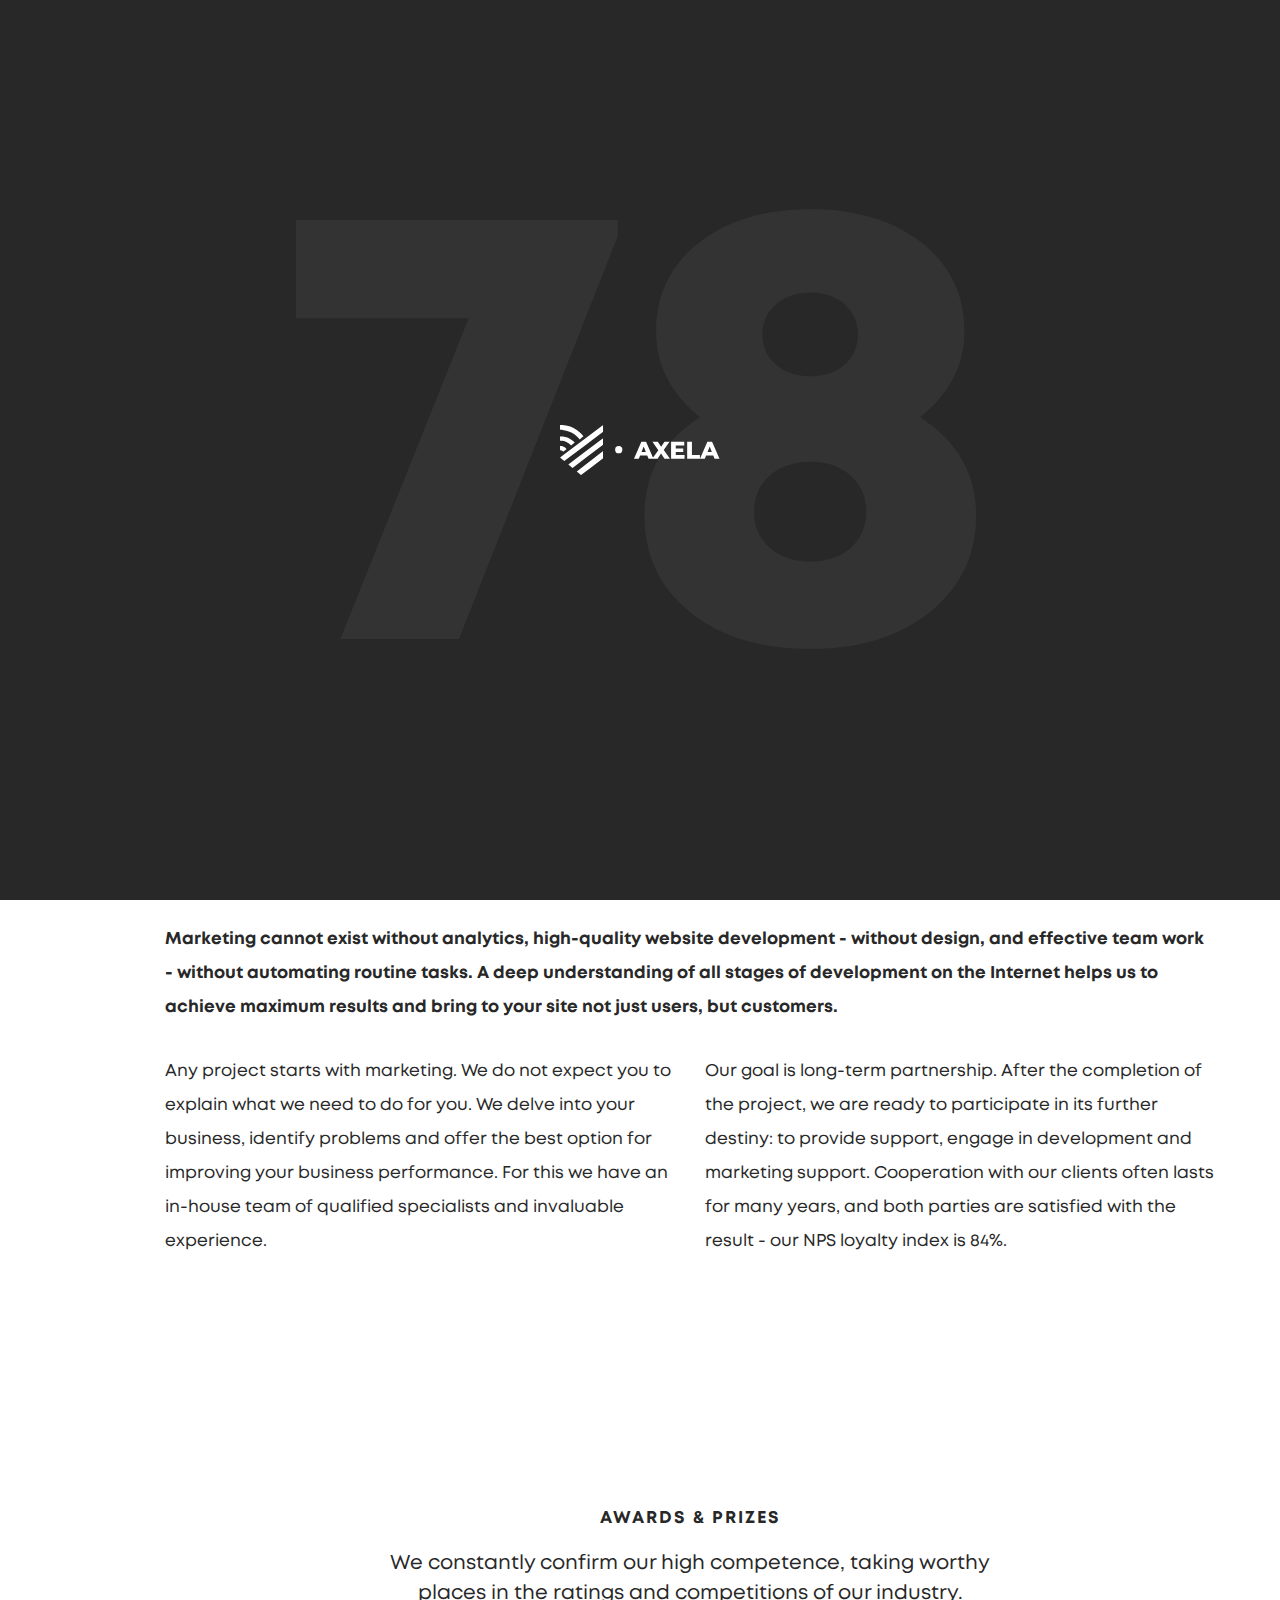
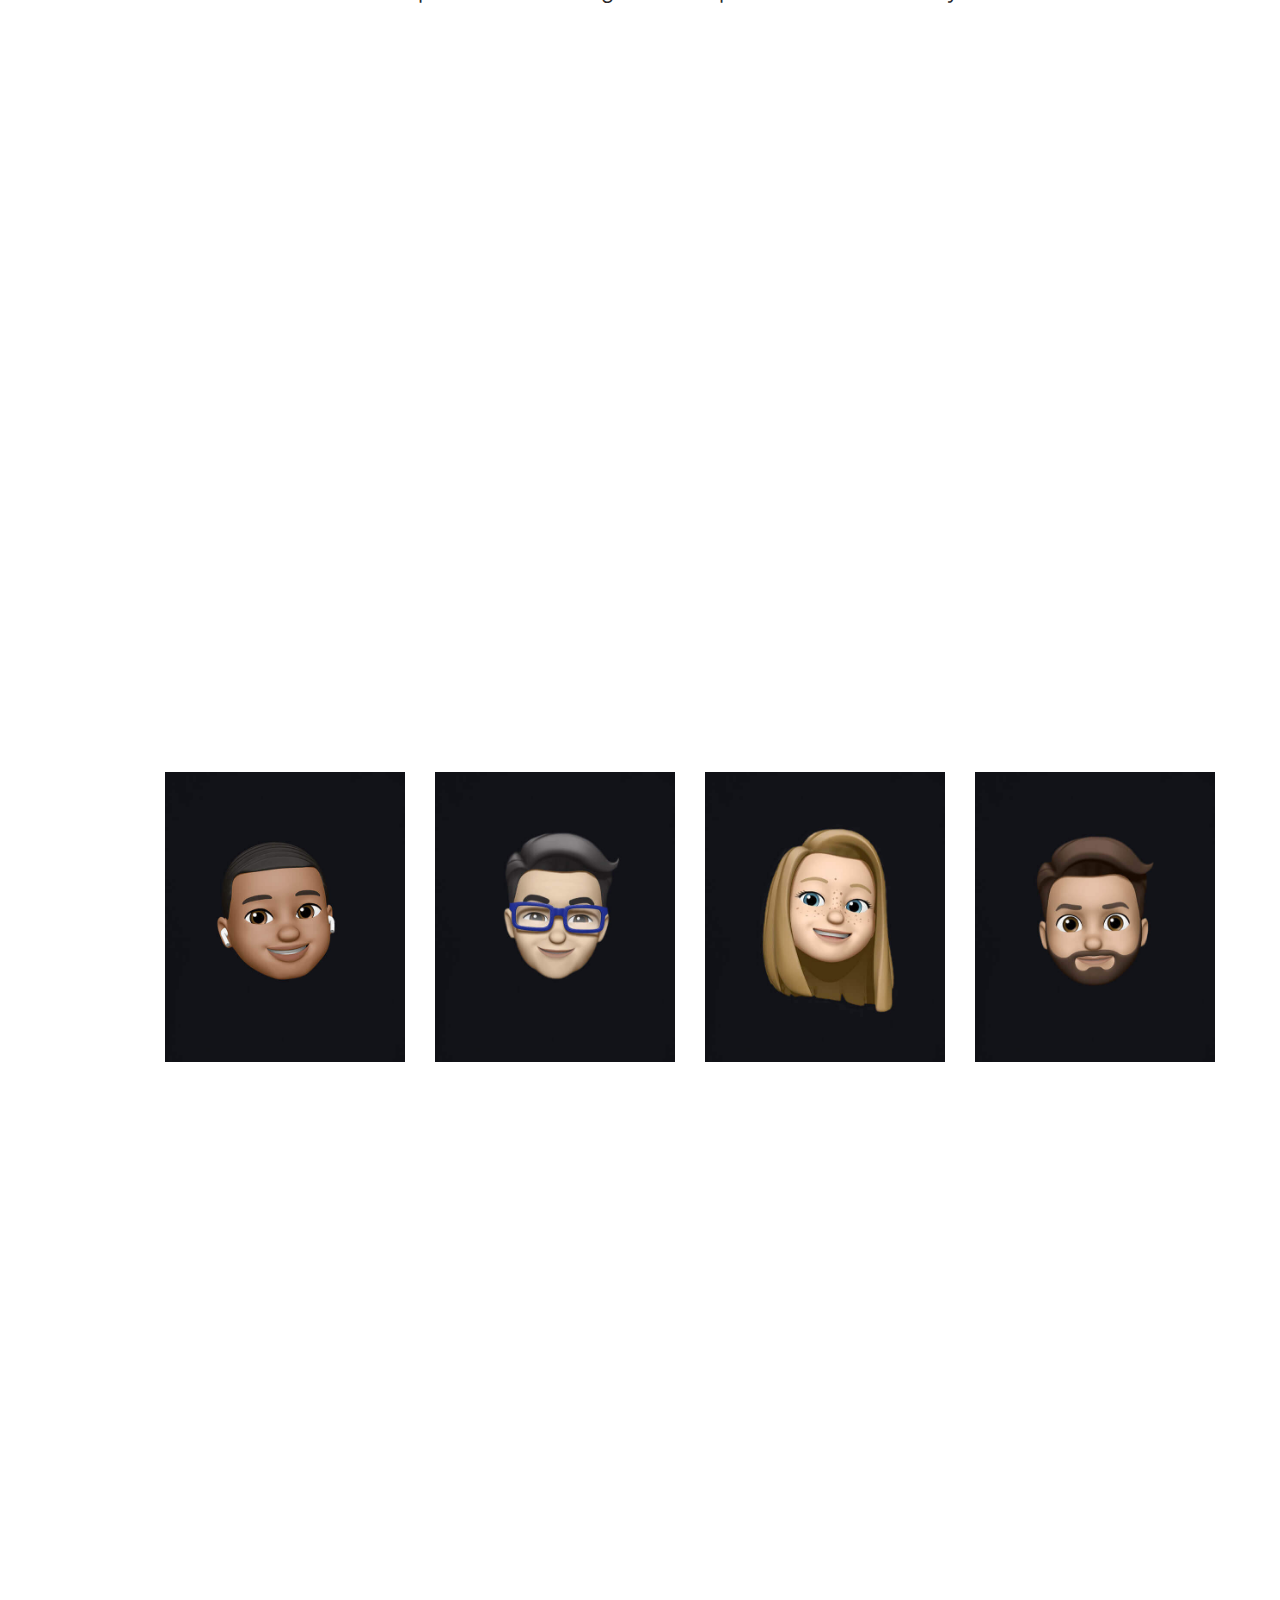
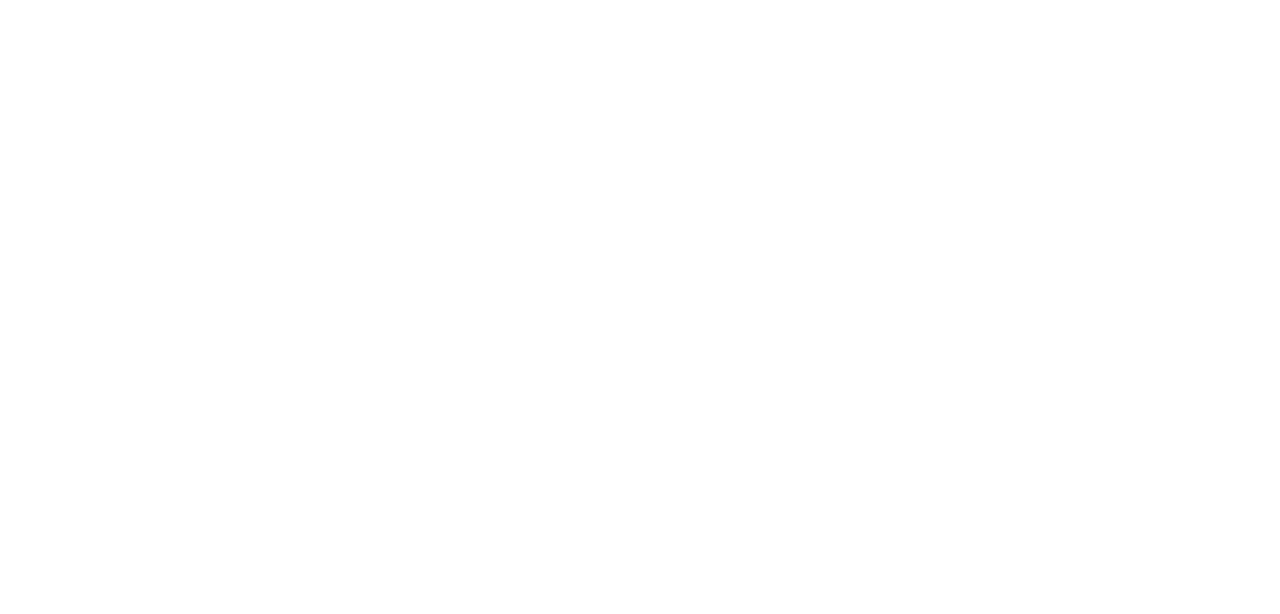
==== agency.html @ b14924bb "Add files via upload" ====
<!doctype html>
<html lang="en">
<head>
<meta charset="utf-8">
<meta name="viewport" content="width=device-width, initial-scale=1, shrink-to-fit=no">
<meta name="format-detection" content="telephone=no">
<meta name="theme-color" content="#282828"/>
<title>Axela | Affiliate Marketing Agency</title>
<meta name="author" content="Themezinho">
<meta name="description" content="Axela | Affiliate Marketing Agency">
<meta name="keywords" content="">

<!-- FAVICON FILES -->
<link rel="apple-touch-icon" sizes="180x180" href="images/apple-touch-icon.png">
<link rel="icon" type="image/png" sizes="32x32" href="images/favicon-32x32.png">
<link rel="icon" type="image/png" sizes="16x16" href="images/favicon-16x16.png">
<link rel="manifest" href="images/site.webmanifest">
<link rel="mask-icon" href="images/safari-pinned-tab.svg" color="#5bbad5">
<meta name="msapplication-TileColor" content="#2d89ef">
<meta name="theme-color" content="#ffffff">

<!-- CSS FILES -->
<link rel="stylesheet" href="css/animate.min.css">
<link rel="stylesheet" href="css/odometer.min.css">
<link rel="stylesheet" href="css/fancybox.min.css">
<link rel="stylesheet" href="css/swiper.min.css">
<link rel="stylesheet" href="css/bootstrap.min.css">
<link rel="stylesheet" href="css/style.css">
</head>
<body>
	<div class="preloader">
  <div class="inner">
  <figure class="logo"><img src="images/logo_white.svg" alt="Image"></figure>
  	<span class="percentage" id="percentage">0</span>
  </div>
  <!-- end inner -->
<div class="loader-progress" id="loader-progress"> </div>
	  <!-- end loader-progress -->
</div>
<!-- end preloader -->
<div class="transition-overlay"></div>
<!-- end transition-overlay -->
<div class="navigation-menu">
	<div class="inner">
	<div class="side-menu">
      <ul>
        <li><a href="index.php">Main Page</a></li>
        <li><a href="contact.php">Contacts</a></li>
      </ul>
    </div>
    <!-- end side-menu -->
	</div>
	<!-- end inner -->
</div>
<!-- end navigation-menu -->
<aside class="left-side">
 <div class="logo">
 	<img src="images/logo_a.svg" alt="Image">
 </div>
  <ul>
    
  </ul>
  <a href="#top" class="gotop"><img src="images/icon-gotop.svg" alt="Image"></a> 
</aside>
<!-- end left-side -->
<header class="header">
  <nav class="navbar">
	  <div class="inner">
    <div class="logo"> <a href="index.php" class="to-page-link"><img src="images/logo.svg" alt="Image"></a> </div>
    <!-- end logo -->
    <div class="phone"><a href="mailto:info@axela.uk"> Email: info@axela.uk</a></div>
    <!-- end phone -->
    <div class="main-menu">
      <ul>
        <li><a href="agency.php" class="to-page-link">Agency</a></li>
        <li><a href="contact.php" class="to-page-link">Contacts</a></li>
      </ul>
    </div>
    <!-- end main-menu -->
    <div class="hamburger-menu" id="hamburger-menu">
      <div class="burger">
        <svg id="burger-svg" data-name="Layer 1" xmlns="http://www.w3.org/2000/svg" viewBox="0 0 50 50">
          <title>Show / Hide Navigation</title>
          <rect class="burger-svg__base" width="50" height="50"/>
          <g class="burger-svg__bars">
            <rect class="burger-svg__bar burger-svg__bar-1" x="14" y="18" width="22" height="2"/>
            <rect class="burger-svg__bar burger-svg__bar-2" x="14" y="24" width="22" height="2"/>
            <rect class="burger-svg__bar burger-svg__bar-3" x="14" y="30" width="22" height="2"/>
          </g>
        </svg>
      </div>
    </div>
    <!-- end hamburger-menu --> 
		  </div>
	  <!-- end inner -->
  </nav>
  <!-- end navbar -->
 <div class="page-title">
 	<div class="container">
<h2>Axela</h2>
	<h4>We don't want to follow standards - we want to set them by inspiring others!</h4>
</div>
<!-- end container -->
 </div>
 <!-- end page-title -->
</header>
<!-- end header -->
<section class="page-header">
<div class="video-bg">
	<video src="videos/video.mp4" loop autoplay muted playsinline></video>
</div>
<!-- end video-bg -->
</section>
<!-- end page-header -->
<section class="about-intro">
	<div class="container">
	<div class="row">
		<div class="col-12">
			<h2>About Axela</h2>
		<p>Marketing cannot exist without analytics, high-quality website development - without design, and effective team work - without automating routine tasks. A deep understanding of all stages of development on the Internet helps us to achieve maximum results and bring to your site not just users, but customers.</p>
		</div>
		<!-- end col-12 -->
		<div class="col-md-6">
		
		<p>
Any project starts with marketing. We do not expect you to explain what we need to do for you. We delve into your business, identify problems and offer the best option for improving your business performance. For this we have an in-house team of qualified specialists and invaluable experience.</p>
		</div>
		<!-- end col-6 -->
		<div class="col-md-6">
		<p>

Our goal is long-term partnership. After the completion of the project, we are ready to participate in its further destiny: to provide support, engage in development and marketing support. Cooperation with our clients often lasts for many years, and both parties are satisfied with the result - our NPS loyalty index is 84%.</p>
		</div>
		<!-- end col-6 -->
	</div>
	<!-- end row -->
	</div>
	<!-- end container -->
</section>
<!-- end about-intro -->

<!-- end main-services -->
<section class="our-awards">
  <div class="container">
    <div class="titles">
      <h6>AWARDS & PRIZES</h6>
      <p>We constantly confirm our high competence, taking worthy places in the ratings and competitions of our industry.</p>
    </div>
    <!-- end titles -->
    <ul>
      <li class="wow fadeInUp" data-wow-delay="0s">
        <figure><img src="images/awards01.png" alt="Image"></figure>
        <h5>CSS Design Award</h5>
        <small>Site of the day</small></li>
      <li class="wow fadeInUp" data-wow-delay="0.10s">
        <figure><img src="images/awards03.png" alt="Image"></figure>
        <h5>Web Design Award</h5>
        <small>Selected Web</small></li>
      <li class="wow fadeInUp" data-wow-delay="0.15s">
        <figure><img src="images/awards04.png" alt="Image"></figure>
        <h5>W3 Award</h5>
        <small>Site of the day</small></li>
      <li class="wow fadeInUp" data-wow-delay="0.20s">
        <figure><img src="images/awards05.png" alt="Image"></figure>
        <h5>CSS Awwwards</h5>
        <small>Web of week</small></li>
    </ul>
  </div>
  <!-- end container --> 
</section>
<!-- end our-awards -->
<section class="team" data-color="dark">
  <div class="container">
   <div class="row">
   <div class="col-12">
   		<div class="titles">
      <h6>TEAM MEMBERS</h6>
      <p>The Axela team employs over 60 professionals. Here are the key people of our company:</p>
    </div>
    <!-- end titles -->
   </div>
   <!-- end col-12 -->
   	<div class="col-lg-3 col-md-6">
   		<figure>
   			<img src="images/team01.jpg" alt="Image">
   			<figcaption>
   			<h5>Robert Allen</h5>
   				<span>Chief Executive Officer</span>
   			</figcaption>
   		</figure>
   	</div>
   	<!-- end col-3 -->
   	<div class="col-lg-3 col-md-6">
   		<figure>
   			<img src="images/team02.jpg" alt="Image">
   			<figcaption>
   			<h5>Gilberto Porter</h5>
   				<span>Chief Marketing Officer</span>
   			</figcaption>
   		</figure>
   	</div>
   	<!-- end col-3 -->
   	<div class="col-lg-3 col-md-6">
   		<figure>
   			<img src="images/team03.jpg" alt="Image">
   			<figcaption>
   			<h5>Barbara Ransom</h5>
   				<span>Chief Commercial Officer</span>
   			</figcaption>
   		</figure>
   	</div>
   	<!-- end col-3 -->
   	<div class="col-lg-3 col-md-6">
   		<figure>
   			<img src="images/team04.jpg" alt="Image">
   			<figcaption>
   			<h5>Terry Mansfield</h5>
   				<span>Chief Technology Officer</span>
   			</figcaption>
   		</figure>
   	</div>
   	<!-- end col-3 -->
   </div>
   <!-- end row -->
  </div>
  <!-- end container --> 
</section>


<!-- end work-with-us -->
<footer class="footer">
  <div class="container">
    <div class="row">
      <div class="col-12">
        <div class="career wow fadeInUp">
          <h6>CAREER AT AXELA AFFILIATE MARKETING AGENCY</h6>
          <h2>We are always looking for talented people, so let's work together</h2>
          <div class="custom-link"><a href="contact.php" class="to-page-link">Apply Now</a> <span></span> <i></i>
          </div>
          <!-- end custom-link -->
          </div>
        <!-- end career --> 
      </div>
      <!-- end col-12 -->
      <div class="col-lg-5 wow fadeInUp">
        <figure class="logo"> <img src="images/logo.svg" alt="Image"> </figure>
      </div>
      <!-- end col-5 --> <div class="col-lg-4 col-md-6 wow fadeInUp">
        <h5>Location</h5>
        <address>
        85 Great Portland Street,<br>
        London, England, W1W 7LT
        </address>
      </div>
      <!-- end col-4 -->
      <div class="col-lg-3 col-md-6 wow fadeInUp">
        <h5>Say Hello</h5>
        <a href="mailto:info@axela.uk">info@axela.uk</a>
        
      </div>
      <!-- end col-3 -->
      <div class="col-12 wow fadeInUp">
        <div class="sub-footer">
          <ul>
            <li><a href="agency.php" class="to-page-link">Agency</a></li>
            <li><a href="contact.php" class="to-page-link">Contacts</a></li>
          </ul>
          <span>© 2022 Axela - All rights Reserved</span> </div>
        <!-- end sub-footer --> 
      </div>
      <!-- end col-12 --> 
    </div>
    <!-- end row --> 
  </div>
  <!-- end container --> 
</footer>
<!-- end footer --> 
<audio id="hamburger-hover" src="audio/link.mp3" preload="auto"></audio>

<!-- JS FILES --> <script src="js/jquery.min.js"></script> 
<script src="js/bootstrap.min.js"></script> 
<script src="js/imagesloaded.pkgd.min.js"></script> 
<script src="js/isotope.min.js"></script> 
<script src="js/swiper.min.js"></script> 
<script src='js/TweenMax.min.js'></script> 
<script src='js/odometer.min.js'></script> 
<script src='js/fancybox.min.js'></script> 
<script src='js/wow.min.js'></script> 
<script src='js/scripts.js'></script> 


</body>
</html>
---- css/style.css ----
@charset "UTF-8";
/* CUSTOM FONTS */
@font-face {
  font-family: 'Mont';
  src: url("../fonts/Mont-Regular.eot");
  src: local("☺"), url("../fonts/Mont-Regular.woff") format("woff"), url("../fonts/Mont-Regular.ttf") format("truetype"), url("../fonts/Mont-Regular.svg") format("svg");
  font-weight: 400;
  font-style: normal;
}
@font-face {
  font-family: 'Mont';
  src: url("../fonts/Mont-Bold.eot");
  src: local("☺"), url("../fonts/Mont-Bold.woff") format("woff"), url("../fonts/Mont-Bold.ttf") format("truetype"), url("../fonts/Mont-Bold.svg") format("svg");
  font-weight: 600;
  font-style: normal;
}
@font-face {
  font-family: 'Mont';
  src: url("../fonts/Mont-Heavy.eot");
  src: local("☺"), url("../fonts/Mont-Heavy.woff") format("woff"), url("../fonts/Mont-Heavy.ttf") format("truetype"), url("../fonts/Mont-Heavy.svg") format("svg");
  font-weight: 800;
  font-style: normal;
}
/* BODY */
* {
  outline: none !important;
}

body {
  margin: 0;
  padding-left: 150px;
  padding-right: 50px;
  font-family: 'Mont';
  font-size: 17px;
  color: #282828;
  -webkit-transition: all .4s ease-in-out;
  -moz-transition: all .4s ease-in-out;
  -ms-transition: all .4s ease-in-out;
  -o-transition: all .4s ease-in-out;
  transition: all .4s ease-in-out;
  -webkit-font-smoothing: antialiased;
  text-rendering: optimizeLegibility;
  -moz-osx-font-smoothing: grayscale;
}

/* LINKS */
a {
  color: #282828;
  -webkit-transition: all .25s ease-in-out;
  -moz-transition: all .25s ease-in-out;
  -ms-transition: all .25s ease-in-out;
  -o-transition: all .25s ease-in-out;
  transition: all .25s ease-in-out;
}

a:hover {
  text-decoration: underline;
  color: #282828;
}

a:active {
  text-decoration: underline;
}

/* HTML ELEMENTS */
img {
  max-width: 100%;
}

p {
  line-height: 1.5;
}

/* FORM ELEMENTS */
input[type="text"] {
  width: 100%;
  height: 54px;
  border: 1px solid #eee;
  padding: 0 20px;
}

textarea {
  width: 100%;
  height: 160px;
  border: 1px solid #eee;
  padding: 15px 20px;
}

button[type="submit"] {
  height: 58px;
  display: -ms-flexbox;
  display: flex;
  -ms-flex-wrap: wrap;
  flex-wrap: wrap;
  -ms-flex-align: center;
  -ms-flex-pack: justify;
  justify-content: space-between;
  text-align: center;
  border: none;
  margin: 0;
  padding: 0;
}
button[type="submit"] * {
  -webkit-transition: all .25s ease-in-out;
  -moz-transition: all .25s ease-in-out;
  -ms-transition: all .25s ease-in-out;
  -o-transition: all .25s ease-in-out;
  transition: all .25s ease-in-out;
}
button[type="submit"] strong {
  display: flex;
  flex-wrap: wrap;
  justify-content: center;
  align-content: center;
  height: 58px;
  border: 1px solid #282828;
  font-size: 13px;
  font-weight: 600;
  text-transform: uppercase;
  padding: 0 30px;
  background: #282828;
  color: #fff;
}
button[type="submit"] strong:hover {
  text-decoration: none;
}
button[type="submit"] b {
  width: 20px;
  height: 1px;
  background: #fff;
  display: inline-block;
  margin-left: 20px;
  margin-top: 8px;
}
button[type="submit"] i {
  width: 0;
  height: 0;
  display: inline-block;
  margin-left: 0;
  margin-right: auto;
  border-style: solid;
  border-width: 4px 0 4px 4px;
  border-color: transparent transparent transparent #fff;
  opacity: 1;
  margin-top: 5px;
}
button[type="submit"]:hover b {
  width: 50px;
  margin-left: 20px;
}
button[type="submit"]:hover i {
  opacity: 0;
}

/* CUSTOM CONTAINER */
@media (min-width: 1240px) {
  .container {
    max-width: 1200px;
  }
}
/* CUSTOM ELEMENTS */
.color-dark {
  background-color: #282828;
}
.color-dark .left-side ul {
  width: 100vh;
  line-height: 1;
  display: block;
  margin: 0;
  margin-top: 50vh;
  margin-left: -9px;
  padding: 0;
  transform: rotate(-90deg);
  transform-origin: 0 0;
  position: absolute;
  left: 50%;
  top: 50%;
  text-align: center;
}
.color-dark .left-side ul li {
  display: inline-block;
  margin: 0 10px;
  padding: 0;
  list-style: none;
}
.color-dark .left-side ul li a {
  display: block;
  font-size: 13px;
  font-weight: 600;
  position: relative;
  padding: 0 2px;
  color: #fff;
}
moe
.color-dark .left-side ul li a:hover {
  text-decoration: none;
}
.color-dark .left-side ul li a:before {
  content: '';
  display: block;
  position: absolute;
  left: 0;
  bottom: 6px;
  height: 1px;
  width: 0;
  transition: width 0s ease, background .25s ease;
}
.color-dark .left-side ul li a:after {
  content: '';
  display: block;
  position: absolute;
  right: 0;
  bottom: 6px;
  height: 1px;
  width: 0;
  background: #fff;
  transition: width .25s ease;
}
.color-dark .left-side ul li a:hover:before {
  width: 100%;
  background: #fff;
  transition: width .25s ease;
}
.color-dark .left-side ul li a:hover:after {
  width: 100%;
  background: transparent;
  transition: all 0s ease;
}
.color-dark .left-side .logo img {
  -webkit-filter: invert(100%);
  filter: invert(100%);
}
.color-dark .left-side .gotop img {
  -webkit-filter: invert(100%);
  filter: invert(100%);
}

.color-light {
  background-color: #fff;
}

.color-undefined {
  background-color: transparent;
}

.overflow {
  overflow: hidden;
}

/* ODOMETER */
.odometer {
  line-height: 1;
}
.odometer .odometer-digit {
  padding: 0;
}
.odometer .odometer-digit-inner {
  left: 0;
}

/* PAGINATION */
.pagination {
  width: 100%;
  display: flex;
  flex-wrap: wrap;
}
.pagination li.page-item {
  margin-right: 5px;
}
.pagination li.page-item:first-child a.page-link {
  padding-left: 0;
}
.pagination li.page-item.active a.page-link {
  border: 1px solid #282828;
  background: none;
}
.pagination li.page-item a.page-link {
  border: none;
  color: #282828;
  font-size: 13px;
  font-weight: 600;
  border-radius: 50%;
}
.pagination li.page-item a.page-link:hover {
  background: none;
  opacity: 0.5;
}
.pagination li.page-item a.page-link:focus {
  border: none;
  background: none;
  box-shadow: none;
}

/* TRANSITION OVERLAY */
.transition-overlay {
  width: 100vw;
  height: 100vh;
  position: fixed;
  right: calc(-100% - 200px);
  bottom: 0;
  background: #282828;
  z-index: 99;
  -webkit-transition: all 0.3s ease;
  -moz-transition: all 0.3s ease;
  transition: all 0.3s ease;
  transition-duration: 500ms;
  -webkit-transition-duration: 500ms;
  transition-timing-function: cubic-bezier(0.86, 0, 0.07, 1);
  -webkit-transition-timing-function: cubic-bezier(0.86, 0, 0.07, 1);
  visibility: hidden;
}
.transition-overlay:before {
  content: "";
  width: 0;
  height: 0;
  border-style: solid;
  border-width: 0 200px 100vh 0;
  border-color: transparent #282828 transparent transparent;
  position: absolute;
  left: -200px;
  top: 0;
}
.transition-overlay.active {
  right: 0;
  visibility: visible;
}

/* PRELOADER */
.preloader {
  position: fixed;
  top: 0;
  left: 0;
  margin: auto;
  width: 100vw;
  height: 100vh;
  background: #282828;
  opacity: 1;
  -webkit-transition: all 0.3s ease;
  -moz-transition: all 0.3s ease;
  transition: all 0.3s ease;
  transition-duration: 500ms;
  -webkit-transition-duration: 500ms;
  transition-timing-function: cubic-bezier(0.86, 0, 0.07, 1);
  -webkit-transition-timing-function: cubic-bezier(0.86, 0, 0.07, 1);
  z-index: 99;
  transition-delay: 0.65s;
}
.preloader * {
  -webkit-transition: all 0.3s ease;
  -moz-transition: all 0.3s ease;
  transition: all 0.3s ease;
  transition-duration: 500ms;
  -webkit-transition-duration: 500ms;
  transition-timing-function: cubic-bezier(0.86, 0, 0.07, 1);
  -webkit-transition-timing-function: cubic-bezier(0.86, 0, 0.07, 1);
}
.preloader:before {
  content: "";
  width: 0;
  height: 0;
  border-style: solid;
  border-width: 0 200px 100vh 0;
  border-color: transparent #282828 transparent transparent;
  position: absolute;
  left: -200px;
  top: 0;
}
.preloader:after {
  content: "";
  width: 0;
  height: 0;
  border-style: solid;
  border-width: 100vh 0 0 200px;
  border-color: transparent transparent transparent #282828;
  position: absolute;
  right: -200px;
  top: 0;
}
.preloader .inner {
  width: 100vw;
  height: 100vh;
  display: flex;
  flex-wrap: wrap;
  align-items: center;
  justify-content: center;
  overflow: hidden;
}
.preloader .inner .logo {
  display: inline-block;
  margin: 0;
  animation: fadeInUp ease 0.6s;
}
.preloader .inner .logo img {
  height: 50px;
}
.preloader .inner .percentage {
  width: 100%;
  font-size: 70vh;
  line-height: 1;
  font-weight: 800;
  color: #fff;
  position: absolute;
  top: 50%;
  transform: translateY(-50%);
  text-align: center;
  opacity: 0.05;
  transition-delay: 0.10s;
}

.page-loaded .preloader {
  left: calc(-100% - 200px);
  visibility: hidden;
}

.page-loaded .preloader .logo {
  transform: translateX(-100px);
  opacity: 0;
}

.page-loaded .preloader .percentage {
  margin-left: 100px;
  opacity: 0;
}

body .navbar .inner {
  transform: translateY(-100%);
  transition-delay: 1.2s;
}

body .left-side {
  left: -100%;
  transition-delay: 1.3s !important;
  -webkit-transition: all .25s ease-in-out;
  -moz-transition: all .25s ease-in-out;
  -ms-transition: all .25s ease-in-out;
  -o-transition: all .25s ease-in-out;
  transition: all .25s ease-in-out;
}

body .header .headlines {
  opacity: 1;
  transform: translateY(100%);
  transition-delay: 1.4s !important;
  -webkit-transition: all .25s ease-in-out;
  -moz-transition: all .25s ease-in-out;
  -ms-transition: all .25s ease-in-out;
  -o-transition: all .25s ease-in-out;
  transition: all .25s ease-in-out;
  opacity: 0;
}

body .header .page-title {
  opacity: 1;
  transform: translateY(100%);
  transition-delay: 1.4s !important;
  -webkit-transition: all .25s ease-in-out;
  -moz-transition: all .25s ease-in-out;
  -ms-transition: all .25s ease-in-out;
  -o-transition: all .25s ease-in-out;
  transition: all .25s ease-in-out;
  opacity: 0;
}

body .page-header {
  opacity: 1;
  transform: translateY(100%);
  transition-delay: 1.4s !important;
  -webkit-transition: all .25s ease-in-out;
  -moz-transition: all .25s ease-in-out;
  -ms-transition: all .25s ease-in-out;
  -o-transition: all .25s ease-in-out;
  transition: all .25s ease-in-out;
  opacity: 0;
}

body .slider {
  transform: translateY(100%);
  transition-delay: 1.5s !important;
  -webkit-transition: all .25s ease-in-out;
  -moz-transition: all .25s ease-in-out;
  -ms-transition: all .25s ease-in-out;
  -o-transition: all .25s ease-in-out;
  transition: all .25s ease-in-out;
  opacity: 0;
}

.page-loaded .header .navbar .inner {
  transform: translateY(0);
}

.page-loaded .header .headlines {
  opacity: 1;
  transform: translateY(0);
  opacity: 1;
}

.page-loaded .header .page-title {
  opacity: 1;
  transform: translateY(0);
  opacity: 1;
}

.page-loaded .page-header {
  opacity: 1;
  transform: translateY(0);
  opacity: 1;
}

.page-loaded .slider {
  opacity: 1;
  transform: translateY(0);
}

.page-loaded .left-side {
  left: 0;
}

.page-loaded .video-wrapper {
  opacity: 1;
  transform: translateY(0);
}

.page-loaded figure.image {
  opacity: 1;
  transform: translateY(0);
}

.page-loaded .header-image {
  opacity: 1;
  transform: translateY(0);
}

.page-loaded .map {
  opacity: 1;
  transform: translateY(0);
}

/* BURGER */
.burger {
  margin-top: 1px;
  z-index: 3;
  display: none;
  width: 50px;
  height: 50px;
  padding: 0;
  border: none;
  outline: none;
  cursor: pointer;
}

.isNavOpen {
  overflow: hidden;
}

.burger-svg__base {
  fill: #fff;
}

.burger-svg__bars {
  fill: #282828;
}

/* NAVIGATION MENU */
.navigation-menu {
  width: 100%;
  height: 100%;
  display: flex;
  flex-wrap: wrap;
  flex-direction: column;
  justify-content: center;
  position: fixed;
  right: calc(-100% + -200px);
  top: 0;
  z-index: 2;
  background: #282828;
  -webkit-transition: all 0.3s ease;
  -moz-transition: all 0.3s ease;
  transition: all 0.3s ease;
  transition-duration: 500ms;
  -webkit-transition-duration: 500ms;
  transition-timing-function: cubic-bezier(0.86, 0, 0.07, 1);
  -webkit-transition-timing-function: cubic-bezier(0.86, 0, 0.07, 1);
  visibility: hidden;
}
.navigation-menu:before {
  content: "";
  width: 0;
  height: 0;
  border-style: solid;
  border-width: 0 200px 100vh 0;
  border-color: transparent #282828 transparent transparent;
  position: absolute;
  left: -200px;
  top: 0;
}
.navigation-menu.active {
  right: 0;
  visibility: visible;
}
.navigation-menu.active .inner {
  opacity: 1;
  transform: translateX(0);
}
.navigation-menu #map {
  width: 600px;
  height: 450px;
  display: none;
  border: none;
}
.navigation-menu .inner {
  display: flex;
  flex-wrap: wrap;
  align-content: center;
  padding: 0 10%;
  color: #fff;
  transform: translateX(40%);
  opacity: 0;
  -webkit-transition: all 0.3s ease;
  -moz-transition: all 0.3s ease;
  transition: all 0.3s ease;
  transition-duration: 500ms;
  -webkit-transition-duration: 500ms;
  transition-timing-function: cubic-bezier(0.86, 0, 0.07, 1);
  -webkit-transition-timing-function: cubic-bezier(0.86, 0, 0.07, 1);
  transition-delay: 0.35s;
  padding-top: 80px;
}
.navigation-menu .inner .side-menu {
  width: 100%;
  float: right;
  display: none;
}
.navigation-menu .inner .side-menu ul {
  float: right;
  margin: 0;
  padding: 0;
  text-align: right;
}
.navigation-menu .inner .side-menu ul li {
  display: block;
  list-style: none;
  margin: 1.5rem 0;
}
.navigation-menu .inner .side-menu ul li a {
  font-size: 8vw;
  color: #fff;
  font-weight: 600;
}
.navigation-menu .inner .sides {
  flex: 1;
  display: flex;
  flex-wrap: wrap;
  flex-direction: column;
  justify-content: center;
}
.navigation-menu .inner .sides:last-child {
  padding-left: 50px;
}
.navigation-menu .inner h2 {
  display: block;
  margin-bottom: 20px;
  line-height: 1.7;
  font-size: 25px;
}
.navigation-menu .inner h2 strong {
  font-weight: 600;
}
.navigation-menu .inner figure {
  display: block;
  margin: 0;
  background: #fff;
  padding: 6px;
  position: relative;
}
.navigation-menu .inner figure a {
  width: 50px;
  height: 50px;
  line-height: 44px;
  position: absolute;
  right: 6px;
  top: 6px;
  background: #fff;
  text-align: center;
}
.navigation-menu .inner address {
  display: block;
  font-size: 19px;
}
.navigation-menu .inner address a {
  display: block;
  color: #fff;
  text-decoration: underline;
}

/* REVEAL EFFECT */
.reveal-effect {
  float: left;
  overflow: hidden;
  position: relative;
}
.reveal-effect.animated:before {
  content: "";
  width: 100%;
  height: 100%;
  background: #eee;
  position: absolute;
  left: 0;
  top: 0;
  animation: 1s reveal linear forwards;
  -webkit-animation-duration: 1s;
  z-index: 1;
  -moz-animation-duration: 1s;
  -ms-animation-duration: 1s;
  -o-animation-duration: 1s;
  animation-duration: 1s;
  -webkit-animation-fill-mode: forwards;
  -moz-animation-fill-mode: forwards;
  -ms-animation-fill-mode: forwards;
  -o-animation-fill-mode: forwards;
  animation-fill-mode: forwards;
  -webkit-animation-timing-function: cubic-bezier(0.785, 0.135, 0.15, 0.86);
  -moz-animation-timing-function: cubic-bezier(0.785, 0.135, 0.15, 0.86);
  -o-animation-timing-function: cubic-bezier(0.785, 0.135, 0.15, 0.86);
  -ms-animation-timing-function: cubic-bezier(0.785, 0.135, 0.15, 0.86);
  animation-timing-function: cubic-bezier(0.785, 0.135, 0.15, 0.86);
}

.reveal-effect.animated > * {
  animation: 1s reveal-inner linear forwards;
}

@-webkit-keyframes reveal {
  0% {
    left: 0;
    width: 0;
  }
  50% {
    left: 0;
    width: 100%;
  }
  51% {
    left: auto;
    right: 0;
  }
  100% {
    left: auto;
    right: 0;
    width: 0;
  }
}
@-webkit-keyframes reveal-inner {
  0% {
    visibility: hidden;
    opacity: 0;
  }
  50% {
    visibility: hidden;
    opacity: 0;
  }
  51% {
    visibility: visible;
    opacity: 1;
  }
  100% {
    visibility: visible;
    opacity: 1;
  }
}
/* TITLES */
.titles {
  width: 100%;
  display: flex;
  flex-wrap: wrap;
  flex-direction: column;
  padding-right: 50%;
  margin-bottom: 80px;
}
.titles h6 {
  font-size: 17px;
  font-weight: 600;
  margin-bottom: 20px;
  letter-spacing: 2px;
    text-transform: uppercase;
}
.titles p {
  font-size: 20px;
  line-height: 1.5;
  margin-bottom: 0;
  font-weight: 300;
}

/* CUSTOM LINK */
.custom-link {
  display: -ms-flexbox;
  display: flex;
  -ms-flex-wrap: wrap;
  flex-wrap: wrap;
  -ms-flex-align: center;
  align-items: center;
  -ms-flex-pack: justify;
  justify-content: space-between;
}
.custom-link * {
  -webkit-transition: all .25s ease-in-out;
  -moz-transition: all .25s ease-in-out;
  -ms-transition: all .25s ease-in-out;
  -o-transition: all .25s ease-in-out;
  transition: all .25s ease-in-out;
}
.custom-link a {
  display: inline-block;
  margin-right: 15px;
  font-size: 13px;
  font-weight: 600;
  text-transform: uppercase;
}
.custom-link a:hover {
  text-decoration: none;
}
.custom-link span {
  width: 20px;
  height: 1px;
  background: #282828;
  display: inline-block;
  margin: 0;
}
.custom-link i {
  width: 0;
  height: 0;
  display: inline-block;
  margin-left: 0;
  margin-right: auto;
  border-style: solid;
  border-width: 4px 0 4px 4px;
  border-color: transparent transparent transparent #282828;
  opacity: 1;
}
.custom-link:hover a {
  margin-left: 20px;
}
.custom-link:hover span {
  width: 50px;
  margin-left: 20px;
}
.custom-link:hover i {
  opacity: 0;
}

/* CUSTOM BUTTON */
.custom-btn {
  display: -ms-flexbox;
  display: flex;
  -ms-flex-wrap: wrap;
  flex-wrap: wrap;
  -ms-flex-align: center;
  align-items: center;
  -ms-flex-pack: justify;
  justify-content: space-between;
  text-align: center;
}

.btn-benefits {
    justify-content: center;
}
.custom-btn * {
  -webkit-transition: all .25s ease-in-out;
  -moz-transition: all .25s ease-in-out;
  -ms-transition: all .25s ease-in-out;
  -o-transition: all .25s ease-in-out;
  transition: all .25s ease-in-out;
}
.custom-btn a {
  display: flex;
  flex-wrap: wrap;
  justify-content: center;
  height: 58px;
  border: 1px solid #282828;
  font-size: 13px;
  font-weight: 600;
  text-transform: uppercase;
  padding: 0 30px;
  padding-top: 18px;
  background: #282828;
  color: #fff;
}
.custom-btn a:hover {
  text-decoration: none;
}
.custom-btn span {
  width: 20px;
  height: 1px;
  background: #fff;
  display: inline-block;
  margin-left: 20px;
  margin-top: 8px;
}
.custom-btn i {
  width: 0;
  height: 0;
  display: inline-block;
  margin-left: 0;
  margin-right: auto;
  border-style: solid;
  border-width: 4px 0 4px 4px;
  border-color: transparent transparent transparent #fff;
  opacity: 1;
  margin-top: 5px;
}
.custom-btn:hover span {
  width: 50px;
  margin-left: 20px;
}
.custom-btn:hover i {
  opacity: 0;
}

/* HEADER */
.header {
  width: 100%;
  display: flex;
  flex-wrap: wrap;
  flex-direction: column;
}
.header .navbar {
  width: 100%;
  margin-bottom: 0;
}
.header .page-title {
  width: 100%;
  margin-bottom: 100px;
  margin-top: 50px;
}
.header .page-title h2 {
  font-weight: 700;
  font-size: 8vw;
  margin-bottom: 20px;
}
.header .page-title h4 {
  padding-right: 40%;
  line-height: 1.7;
}
.header .headlines {
  width: 100%;
  margin-bottom: 100px;
  margin-top: 50px;
}
.header .headlines h1 {
  font-size: 5vw;
  font-weight: 800;
  line-height: 1;
  margin: 0;
  padding-bottom: 5px;
}

/* NAVBAR */
.navbar {
  width: 100%;
  display: flex;
  flex-wrap: wrap;
  position: relative;
  z-index: 9;
  -webkit-transition: all .25s ease-in-out;
  -moz-transition: all .25s ease-in-out;
  -ms-transition: all .25s ease-in-out;
  -o-transition: all .25s ease-in-out;
  transition: all .25s ease-in-out;
}
.navbar.hide {
  transform: translateY(-100px) !important;
  -webkit-transition: all .25s ease-in-out;
  -moz-transition: all .25s ease-in-out;
  -ms-transition: all .25s ease-in-out;
  -o-transition: all .25s ease-in-out;
  transition: all .25s ease-in-out;
}
.navbar.light {
  color: #fff;
}
.navbar.light .logo a img {
  -webkit-filter: brightness(0) invert(1);
  filter: brightness(0) invert(1);
}
.navbar.light .main-menu ul li a {
  color: #fff;
}
.navbar.light .main-menu ul li a:after {
  background: #fff;
}
.navbar.light .main-menu ul li a:hover:before {
  background: #fff;
}
.navbar .inner {
  width: 100%;
  display: flex;
  flex-wrap: wrap;
  align-items: center;
  justify-content: space-between;
  padding: 30px 0;
  -webkit-transition: all .25s ease-in-out;
  -moz-transition: all .25s ease-in-out;
  -ms-transition: all .25s ease-in-out;
  -o-transition: all .25s ease-in-out;
  transition: all .25s ease-in-out;
}
.navbar .logo {
  margin-left: 0;
}
.navbar .logo a {
  margin: 0;
}
.navbar .logo a img {
  height: 52px;
}
.navbar .phone {
  margin-left: 50px;
}
.navbar .main-menu {
  margin-left: auto;
}
.navbar .main-menu ul {
  margin: 0;
  padding: 0;
}
.navbar .main-menu ul li {
  display: inline-block;
  margin: 0 18px;
  padding: 0;
}
.navbar .main-menu ul li a {
  display: block;
  font-size: 15px;
  font-weight: 600;
  position: relative;
  padding: 0 2px;
}
.navbar .main-menu ul li a:hover {
  text-decoration: none;
}
.navbar .main-menu ul li a:before {
  content: '';
  display: block;
  position: absolute;
  left: 0;
  bottom: 9px;
  height: 1px;
  width: 0;
  transition: width 0s ease, background .25s ease;
}
.navbar .main-menu ul li a:after {
  content: '';
  display: block;
  position: absolute;
  right: 0;
  bottom: 9px;
  height: 1px;
  width: 0;
  background: #282828;
  transition: width .25s ease;
}
.navbar .main-menu ul li a:hover:before {
  width: 100%;
  background: #282828;
  transition: width .25s ease;
}
.navbar .main-menu ul li a:hover:after {
  width: 100%;
  background: transparent;
  transition: all 0s ease;
}
.navbar .hamburger-menu {
  margin-right: 0;
  margin-left: 30px;
}

/* LEFT SIDE */
.left-side {
  width: 150px;
  height: 100vh;
  position: fixed;
  left: 0;
  top: 0;
}
.left-side .logo {
  width: 100%;
  display: block;
  height: 42px;
  text-align: center;
  margin-top: 35px;
  -webkit-transition: all .25s ease-in-out;
  -moz-transition: all .25s ease-in-out;
  -ms-transition: all .25s ease-in-out;
  -o-transition: all .25s ease-in-out;
  transition: all .25s ease-in-out;
  opacity: 0;
  transform: translateY(-30px);
}
.left-side .logo img {
  height: 60px;
}
.left-side .logo.sticky {
  opacity: 1;
  transform: translateY(0);
}
.left-side ul {
  width: 100vh;
  line-height: 1;
  display: block;
  margin: 0;
  margin-top: 50vh;
  margin-left: -9px;
  padding: 0;
  transform: rotate(-90deg);
  transform-origin: 0 0;
  position: absolute;
  left: 50%;
  top: 50%;
  text-align: center;
}
.left-side ul li {
  display: inline-block;
  margin: 0 10px;
  padding: 0;
  list-style: none;
}
.left-side ul li a {
  display: block;
  font-size: 13px;
  font-weight: 600;
  position: relative;
  padding: 0 2px;
}
.left-side ul li a:hover {
  text-decoration: none;
}
.left-side ul li a:before {
  content: '';
  display: block;
  position: absolute;
  left: 0;
  bottom: 6px;
  height: 1px;
  width: 0;
  transition: width 0s ease, background .25s ease;
}
.left-side ul li a:after {
  content: '';
  display: block;
  position: absolute;
  right: 0;
  bottom: 6px;
  height: 1px;
  width: 0;
  background: #282828;
  transition: width .25s ease;
}
.left-side ul li a:hover:before {
  width: 100%;
  background: #282828;
  transition: width .25s ease;
}
.left-side ul li a:hover:after {
  width: 100%;
  background: transparent;
  transition: all 0s ease;
}
.left-side .gotop {
  width: 50px;
  padding: 14px;
  position: absolute;
  left: 50px;
  bottom: 35px;
  display: none;
}
.left-side .gotop img {
  display: block;
}

/* SLIDER */
.slider {
  width: calc(100% + 50px);
  height: 560px;
  display: flex;
  flex-wrap: wrap;
  background: #282828;
  margin-right: -50px;
  overflow: hidden;
  position: relative;
}
.slider:hover .swiper-container .swiper-slide {
  margin-left: -10px;
}
.slider:hover .swiper-button-next span {
  width: 100%;
}
.slider .swiper-container {
  width: 100%;
  height: 100%;
  position: relative;
}
.slider .swiper-container .swiper-slide {
  width: calc(100% - 80px);
  display: -webkit-box;
  display: -ms-flexbox;
  display: -webkit-flex;
  display: flex;
  -webkit-box-pack: center;
  -ms-flex-pack: center;
  -webkit-justify-content: center;
  justify-content: center;
  -webkit-box-align: center;
  -ms-flex-align: center;
  -webkit-align-items: center;
  align-items: center;
  opacity: 0.3;
  -webkit-transition: all .25s ease-in-out;
  -moz-transition: all .25s ease-in-out;
  -ms-transition: all .25s ease-in-out;
  -o-transition: all .25s ease-in-out;
  transition: all .25s ease-in-out;
  overflow: hidden;
  background-size: cover;
  background-position: center;
}
.slider .swiper-container .swiper-slide-active {
  opacity: 1;
  z-index: 2;
}
.slider .swiper-container .swiper-slide-active .slide-inner {
  opacity: 1;
}
.slider .swiper-container .slide-inner {
  width: 100%;
  padding: 0 100px;
  padding-right: 40%;
  opacity: 0;
  -webkit-transition: all .25s ease-in-out;
  -moz-transition: all .25s ease-in-out;
  -ms-transition: all .25s ease-in-out;
  -o-transition: all .25s ease-in-out;
  transition: all .25s ease-in-out;
}
.slider .swiper-container .slide-inner figure {
  display: block;
  margin-bottom: 10px;
}
.slider .swiper-container .slide-inner figure img {
  max-width: 120px;
}
.slider .swiper-container .slide-inner h2 {
  font-size: 52px;
  font-weight: 600;
  color: #fff;
  margin-left: -3px;
}
.slider .swiper-container .slide-inner .link {
  display: block;
  margin-top: 50px;
}
.slider .swiper-container .slide-inner .link a {
  display: inline-block;
  font-weight: 600;
  color: #fff;
  font-size: 13px;
  position: relative;
}
.slider .swiper-container .slide-inner .link a:before {
  content: "";
  width: 100%;
  height: 6px;
  background: #fff;
  position: absolute;
  left: 0;
  bottom: 0;
  opacity: 0.3;
}
.slider .swiper-container .slide-inner .link a:after {
  content: "";
  width: 0;
  height: 6px;
  background: #fff;
  position: absolute;
  right: 0;
  bottom: 0;
  -webkit-transition: all .25s ease-in-out;
  -moz-transition: all .25s ease-in-out;
  -ms-transition: all .25s ease-in-out;
  -o-transition: all .25s ease-in-out;
  transition: all .25s ease-in-out;
}
.slider .swiper-container .slide-inner .link a:hover {
  text-decoration: none;
}
.slider .swiper-container .slide-inner .link a:hover:after {
  width: 100%;
}

/* SWIPER BUTTONS */
.swiper-button-next {
  width: 80px;
  height: 100%;
  display: flex;
  flex-wrap: wrap;
  flex-direction: column;
  justify-content: center;
  position: absolute;
  left: auto;
  right: 20px;
  top: 0;
  z-index: 2;
  background: none;
  text-align: right;
}
.swiper-button-next span {
  width: 50%;
  height: 1px;
  margin-left: auto;
  background: #fff;
  display: inline-block;
  -webkit-transition: all .25s ease-in-out;
  -moz-transition: all .25s ease-in-out;
  -ms-transition: all .25s ease-in-out;
  -o-transition: all .25s ease-in-out;
  transition: all .25s ease-in-out;
}
.swiper-button-next b {
  font-weight: 600;
  display: block;
  font-size: 12px;
  color: #fff;
  margin-top: 5px;
}

/* SWIPER PAGINATION */
.swiper-pagination-bullet {
  opacity: 1;
  background: rgba(0, 0, 0, 0.2);
  position: relative;
  height: 40px;
  width: 40px;
  background: none;
  text-align: center;
  transform: scaleX(-1) scale(0.7);
  margin: 0;
}
.swiper-pagination-bullet:before {
  content: "";
  width: 100%;
  height: 100%;
  border: 3px solid rgba(255, 255, 255, 0.3);
  border-radius: 50%;
  position: absolute;
  left: 0;
  top: 0;
}

.swiper-pagination-bullet-active {
  color: #fff;
  background: none;
}
.swiper-pagination-bullet-active:after {
  content: "";
  width: 14px;
  height: 14px;
  border-radius: 50%;
  background: #fff;
  position: absolute;
  left: 50%;
  top: 50%;
  margin-left: -7px;
  margin-top: -7px;
}

.swiper-pagination-bullet svg {
  position: absolute;
  top: 0;
  right: 0;
  width: 40px;
  height: 40px;
  transform: rotateY(-180deg) rotateZ(-90deg);
}

.swiper-pagination-bullet.swiper-pagination-bullet-active svg circle {
  animation-play-state: running;
  stroke-width: 3px;
  animation: countdown 6s linear forwards;
}

.swiper-pagination-bullet svg circle {
  stroke-dasharray: 113px;
  stroke-dashoffset: 0px;
  stroke-linecap: round;
  stroke-width: 0;
  stroke: #fff;
  fill: none;
  animation: none;
  animation-play-state: paused;
  animation-fill-mode: none;
}

/* PAGE HEADER */
.page-header {
  width: 100%;
  display: flex;
  flex-wrap: wrap;
  background: #282828;
}
.page-header .video-bg {
  width: 100%;
}
.page-header .video-bg video {
  width: 100%;
  display: flex;
}
.page-header iframe {
  width: 100%;
  height: 500px;
  display: block;
  border: none;
}
.page-header figure {
  width: 100%;
  margin: 0;
}
.page-header figure img {
  width: 100%;
}

/* ABOUT INTRO */
.about-intro {
  width: 100%;
  display: flex;
  flex-wrap: wrap;
  padding-top: 150px;
}
.about-intro h2 {
  font-size: 4vw;
  font-weight: 700;
  margin-bottom: 50px;
}
.about-intro p {
  line-height: 2;
  margin: 0;
}
.about-intro p:nth-child(2) {
  margin-bottom: 30px;
  font-weight: 600;
}

/* MAIN SERVICES */
.main-services {
  width: 100%;
  display: flex;
  flex-wrap: wrap;
  padding: 150px 0;
  text-align: center;
}
.main-services .titles {
  padding: 0 20%;
  color: #fff;
}
.main-services figure {
  display: inline-block;
  margin-bottom: 0;
}
.main-services figure img {
  height: 60px;
  display: inline-block;
}
.main-services article {
  width: 100%;
  float: left;
  margin-bottom: 50px;
  color: #fff;
  position: relative;
  padding: 0 30px;
}
.main-services article span {
  display: block;
  font-weight: 700;
  font-size: 40px;
  opacity: 0.1;
}
.main-services article h4 {
  display: block;
  margin-top: -25px;
  font-weight: 600;
  font-size: 18px;
}

/* WORKS */
.works {
  width: 100%;
  display: flex;
  flex-wrap: wrap;
  padding: 80px 0;
}
.works .titles {
  display: block;
  padding-right: 15%;
  margin-bottom: 20px;
}
.works .titles h2 {
  font-size: 18px;
  font-weight: 600;
  letter-spacing: 2px;
  text-transform: uppercase;
}
.works .titles p {
  font-size: 20px;
  line-height: 1.5;
  margin-bottom: 40px;
  font-weight: 300;
}
.works ul {
  margin-bottom: 0;
  margin-left: -30px;
  margin-right: -30px;
  padding: 0;
}
.works ul li {
  width: 50%;
  margin: 40px 0;
  padding: 0 30px;
  list-style: none;
}

/* PROJECT BOX */
.project-box {
  width: 100%;
  display: block;
}
.project-box .project-image {
  width: 100%;
  display: block;
}
.project-box .project-image a {
  display: block;
}
.project-box .project-image a
img {
  width: 100%;
}
.project-box .project-content {
  width: 100%;
  display: block;
}
.project-box .project-content h3 {
  font-size: 27px;
  display: block;
}
.project-box .project-content h3 a {
  display: block;
}
.project-box .project-content h3 a:hover {
  text-decoration: none;
}
.project-box .project-content small {
  display: block;
}

/* CASE DETAIL */
.case-detail {
  width: 100%;
  display: flex;
  flex-wrap: wrap;
  padding: 120px 0;
}
.case-detail figure {
  display: block;
  margin-bottom: 50px;
}
.case-detail figure img {
  width: 100%;
}
.case-detail h6 {
  font-size: 16px;
  font-weight: 600;
  margin-bottom: 5px;
}
.case-detail h5 {
  font-size: 20px;
  font-weight: 600;
  margin-bottom: 15px;
}
.case-detail h3 {
  font-size: 50px;
  font-weight: 800;
  margin-top: 100px;
}
.case-detail p {
  display: block;
  margin-bottom: 50px;
}

/* FEATURED SERVICES */
.featured-services {
  width: 100%;
  display: flex;
  flex-wrap: wrap;
  padding: 150px 0;
  color: #fff;
}
.featured-services .col-lg-3:nth-child(2n+2) {
  margin-top: 134px;
}
.featured-services figure {
  width: 100%;
  display: flex;
  flex-wrap: wrap;
  flex-direction: column;
  position: relative;
  margin: 15px 0;
  border: 1px solid rgba(255, 255, 255, 0.05);
  padding: 30% 0;
}
.featured-services figure:hover {
  background: #fff;
}
.featured-services figure:hover img {
  margin: 0;
  filter: invert(100%);
}
.featured-services figure:hover figcaption {
  color: #282828;
}
.featured-services figure img {
  opacity: 0.1;
  padding: 0 35%;
  filter: blur(10px);
}
.featured-services figure figcaption {
  width: 100%;
  height: 100%;
  display: flex;
  flex-direction: column;
  justify-content: center;
  position: absolute;
  bottom: 0;
  left: 0;
  padding: 20px;
  text-align: center;
}
.featured-services figure figcaption span {
  font-size: 13px;
  font-weight: 600;
  margin-bottom: 10px;
}
.featured-services figure figcaption h4 {
  font-size: 17px;
  font-weight: 600;
  margin-bottom: 0;
}

/* RECENT NEWS */
.recent-news {
  width: 100%;
  display: flex;
  flex-wrap: wrap;
  padding: 0;
}
.recent-news .row {
  margin-left: -25px;
  margin-right: -25px;
}
.recent-news .col-lg-4 {
  padding-left: 25px;
  padding-right: 25px;
}
.recent-news .col-12 {
  padding-left: 25px;
  padding-right: 25px;
}
.recent-news .inner h3 {
  font-size: 20px;
}
.recent-news .content-box {
  display: flex;
  flex-wrap: wrap;
  flex-direction: column;
  margin-bottom: 80px;
  padding-bottom: 40px;
  border-bottom: 1px solid rgba(40, 40, 40, 0.1);
  -webkit-transition: all .25s ease-in-out;
  -moz-transition: all .25s ease-in-out;
  -ms-transition: all .25s ease-in-out;
  -o-transition: all .25s ease-in-out;
  transition: all .25s ease-in-out;
  position: relative;
  min-height: 358px
}
.recent-news .content-box:before {
  content: '';
  display: block;
  position: absolute;
  left: 0;
  bottom: -1px;
  height: 1px;
  width: 0;
  transition: width 0s ease, background .25s ease;
}
.recent-news .content-box:after {
  content: '';
  display: block;
  position: absolute;
  right: 0;
  bottom: -1px;
  height: 1px;
  width: 0;
  background: #282828;
  transition: width .25s ease;
}
.recent-news .content-box:hover:before {
  width: 100%;
  background: #282828;
  transition: width .25s ease;
}
.recent-news .content-box:hover:after {
  width: 100%;
  background: transparent;
  transition: all 0s ease;
}
.recent-news .content-box.selected {
  padding-bottom: 32px;
  min-height: auto;
}
.recent-news .content-box.selected h3 {
  font-size: 3vw;
  font-weight: 600;
}
.recent-news .content-box small {
  opacity: 0.5;
  margin-bottom: 10px;
}
.recent-news .content-box h3 {
  display: block;
  margin-bottom: 20px;
  padding-bottom: 20px;
}
.recent-news .content-box h3 a {
  display: block;
}
.recent-news .content-box h3 a:hover {
  text-decoration: none;
}
.recent-news .content-box span {
  display: block;
  font-weight: 600;
}

/* OUR AWARDS */
.our-awards {
  width: 100%;
  display: flex;
  flex-wrap: wrap;
  padding: 250px 0 150px 0;
}
.our-awards .titles {
  text-align: center;
  padding: 0 20%;
}
.our-awards ul {
  width: 100%;
  margin: 0;
  padding: 0;
  text-align: center;
}
.our-awards ul li {
  width: 25%;
  float: left;
  margin: 0;
  padding: 0;
  list-style: none;
}
.our-awards ul li:last-child figure {
  border-right: 0;
}
.our-awards ul li figure {
  width: 100%;
  margin-bottom: 40px;
  padding: 0 30%;
  border-right: 1px solid rgba(40, 40, 40, 0.1);
}
.our-awards ul li h5 {
  font-weight: 600;
  font-size: 15px;
  margin-bottom: 15px;
}
.our-awards ul li small {
  display: block;
  opacity: 0.6;
  margin-bottom: 5px;
}
.our-awards ul li .odometer {
  font-size: 60px;
  font-weight: 800;
}

/* SHOWREEL */
.showreel {
  width: 100%;
  display: flex;
  flex-wrap: wrap;
  padding: 150px 0;
}
.showreel .video {
  width: 100%;
  float: left;
  display: flex;
  flex-wrap: wrap;
  flex-direction: column;
  justify-content: center;
  position: relative;
}
.showreel .video h2 {
  width: 100%;
  height: 200px;
  line-height: 200px;
  position: absolute;
  left: 0;
  top: 50%;
  margin-top: -100px;
  text-align: center;
  color: #fff;
  font-size: 4vw;
  font-weight: 800;
}
.showreel .video video {
  width: 100%;
  min-width: 100%;
  min-height: 100%;
  float: left;
}

/* TEAM */
.team {
  width: 100%;
  display: flex;
  flex-wrap: wrap;
  padding: 150px 0;
  color: #fff;
}
.team figure {
  display: block;
  margin: 0;
}
.team figure img {
  width: 100%;
  display: block;
  margin-bottom: 20px;
}
.team figure figcaption {
  display: block;
  margin: 0;
}
.team figure figcaption span {
  display: block;
  font-size: 14px;
  opacity: 0.5;
  margin-bottom: 10px;
}
.team figure figcaption h5 {
  display: block;
  font-weight: 600;
  margin-bottom: 0;
}
.team figure figcaption a {
  color: #fff;
  margin-right: 10px;
  margin-bottom: 10px;
}

/* LOGOS */
.logos {
  width: 100%;
  display: flex;
  flex-wrap: wrap;
  padding: 150px 0;
}
.logos ul {
  width: 100%;
  display: flex;
  flex-wrap: wrap;
  margin: 0;
  padding: 0;
  position: relative;
  border-left: 1px solid rgba(40, 40, 40, 0.1);
  border-top: 1px solid rgba(40, 40, 40, 0.1);
}
.logos ul li {
  width: 20%;
  float: left;
  list-style: none;
  border-right: 1px solid rgba(40, 40, 40, 0.1);
  border-bottom: 1px solid rgba(40, 40, 40, 0.1);
  text-align: center;
}
.logos ul li:hover figure {
  opacity: 1;
}
.logos ul li figure {
  display: block;
  height: 80px;
  margin: 30px 0;
  opacity: 0.6;
  -webkit-transition: all .25s ease-in-out;
  -moz-transition: all .25s ease-in-out;
  -ms-transition: all .25s ease-in-out;
  -o-transition: all .25s ease-in-out;
  transition: all .25s ease-in-out;
  position: relative;
}
.logos ul li figure img {
  display: none;
  height: 80px;
  position: absolute;
  left: 50%;
  top: 0;
  transform: translateX(-50%);
}

/* BLOG */
.post-header {
  width: 100%;
  display: flex;
  flex-wrap: wrap;
}
.post-header .post-image {
  width: 100%;
  margin: 0;
}
.post-header .post-image img {
  width: 100%;
}

.post-body {
  width: 100%;
  margin-bottom: 50px;
}
.post-body .avatar {
  width: 100%;
  margin-bottom: 20px;
  font-size: 13px;
}
.post-body .avatar img {
  height: 60px;
  margin-right: 20px;
  border-radius: 50%;
}
.post-body .avatar a {
  text-decoration: underline;
}
.post-body .post-title {
  display: block;
  margin-bottom: 15px;
  font-weight: 700;
  font-size: 3vw;
}
.post-body .post-date {
  display: block;
  margin-bottom: 30px;
  opacity: 0.5;
}
.post-body .post-intro {
  display: block;
  margin-bottom: 20px;
  font-size: 18px;
  line-height: 1.7;
}
.post-body .image-left {
  width: 50%;
  float: left;
  margin-right: 30px;
  margin-bottom: 20px;
  margin-top: 5px;
}
.post-body .image-left img {
  width: 100%;
}
.post-body .image-right {
  width: 50%;
  float: right;
  margin-left: 30px;
  margin-bottom: 20px;
  margin-top: 5px;
}
.post-body .image-right img {
  width: 100%;
}
.post-body .image-full {
  width: 100%;
  display: inline-block;
  margin: 30px 0;
}
.post-body .image-full img {
  width: 100%;
}
.post-body h5 {
  font-weight: 600;
  margin-top: 15px;
  margin-bottom: 15px;
}
.post-body ul {
  padding-left: 20px;
  margin-bottom: 30px;
}
.post-body ul li {
  margin-bottom: 5px;
}
.post-body blockquote {
  display: inline-block;
  padding: 40px;
  margin-top: 20px;
  margin-bottom: 40px;
  background: #282828;
  position: relative;
  color: #fff;
  background: url(../images/quote-bg.svg) left top no-repeat #282828;
  background-size: contain;
}
.post-body blockquote p {
  display: block;
}
.post-body blockquote h5 {
  font-weight: 600;
  margin: 0;
}

.post-navigation {
  width: 100%;
  display: flex;
  flex-wrap: wrap;
  background: #f9f9f9;
}
.post-navigation a {
  font-weight: 600;
  font-size: 18px;
  padding: 40px 25px;
}
.post-navigation a:nth-child(1) {
  width: 50%;
  float: left;
  border-right: 1px solid #eee;
}
.post-navigation a:nth-child(2) {
  width: 50%;
  float: right;
  padding-left: 25px;
}

.blog {
  width: 100%;
  display: flex;
  flex-wrap: wrap;
  padding-top: 150px;
}
.blog .post {
  width: 100%;
  display: flex;
  flex-wrap: wrap;
  margin-bottom: 150px;
}
.blog .post .post-image {
  width: 100%;
  margin-bottom: 30px;
}
.blog .post .post-image img {
  width: 100%;
}
.blog .post .post-content {
  width: 100%;
  margin: 0;
}
.blog .post .post-content .avatar {
  width: 100%;
  margin-bottom: 20px;
  font-size: 13px;
}
.blog .post .post-content .avatar img {
  height: 60px;
  margin-right: 20px;
  border-radius: 50%;
}
.blog .post .post-content .avatar a {
  text-decoration: underline;
}
.blog .post .post-content .post-title {
  display: block;
  margin-bottom: 15px;
  font-weight: 700;
  font-size: 3vw;
}
.blog .post .post-content .post-date {
  display: block;
  margin-bottom: 30px;
  opacity: 0.5;
}
.blog .post .post-content .post-intro {
  display: block;
  margin-bottom: 20px;
  font-size: 18px;
  line-height: 1.7;
}
.blog .post .post-content .post-link {
  display: inline-block;
  font-weight: 700;
  padding-bottom: 8px;
  position: relative;
}
.blog .post .post-content .post-link:hover {
  text-decoration: none;
}
.blog .post .post-content .post-link:hover:after {
  width: 0;
}
.blog .post .post-content .post-link:before {
  content: "";
  width: 100%;
  height: 3px;
  background: #eee;
  position: absolute;
  left: 0;
  bottom: 0;
}
.blog .post .post-content .post-link:after {
  content: "";
  width: 100%;
  height: 3px;
  background: #282828;
  position: absolute;
  right: 0;
  bottom: 0;
  -webkit-transition: all .25s ease-in-out;
  -moz-transition: all .25s ease-in-out;
  -ms-transition: all .25s ease-in-out;
  -o-transition: all .25s ease-in-out;
  transition: all .25s ease-in-out;
}
.blog .sidebar {
  width: calc(100% - 50px);
  display: flex;
  flex-wrap: wrap;
  margin-left: auto;
  border: 1px solid rgba(40, 40, 40, 0.1);
  padding: 25px;
}
.blog .sidebar .widget {
  width: 100%;
  border-bottom: 1px solid rgba(40, 40, 40, 0.1);
  padding-bottom: 25px;
  margin-bottom: 25px;
}
.blog .sidebar .widget:last-child {
  margin-bottom: 0;
  padding-bottom: 0;
  border-bottom: none;
}
.blog .sidebar .widget .title {
  display: block;
  font-size: 22px;
  font-weight: 700;
  margin-bottom: 20px;
  padding-bottom: 20px;
  position: relative;
}
.blog .sidebar .widget .title:after {
  content: "";
  width: 30%;
  height: 3px;
  background: #282828;
  position: absolute;
  left: -25px;
  bottom: 0;
}
.blog .sidebar .widget form {
  display: block;
}
.blog .sidebar .widget form input[type="text"] {
  margin-bottom: 10px;
}
.blog .sidebar .widget form button[type="submit"] {
  font-weight: 600;
  font-size: 14px;
  color: #fff;
  background: #282828;
  padding: 0 30px;
}
.blog .sidebar .widget .categories {
  display: block;
  margin: 0;
  padding: 0;
}
.blog .sidebar .widget .categories li {
  display: block;
  margin: 0;
  padding: 3px 0;
  list-style: none;
}
.blog .sidebar .widget .categories li:before {
  content: "";
  width: 5px;
  height: 5px;
  float: left;
  border-radius: 50%;
  background: #282828;
  margin-right: 15px;
  margin-top: 11px;
}
.blog .sidebar .widget .categories li span {
  float: right;
  opacity: 0.5;
}
.blog .sidebar .widget .tags {
  display: block;
  margin: 0;
  padding: 0;
}
.blog .sidebar .widget .tags li {
  display: inline-block;
  margin-right: 5px;
  margin-bottom: 10px;
  padding: 0;
  list-style: none;
}
.blog .sidebar .widget .tags li a {
  display: inline-block;
  border: 1px solid rgba(40, 40, 40, 0.1);
  line-height: 30px;
  font-size: 14px;
  padding: 0 10px;
}
.blog .sidebar .widget .tags li a:hover {
  text-decoration: none;
  border: 1px solid #282828;
  background: #282828;
  color: #fff;
}
.blog .sidebar .widget .works {
  display: block;
  margin: 0;
  margin-left: -5px;
  margin-right: -5px;
  padding: 0;
}
.blog .sidebar .widget .works li {
  width: 33.33333%;
  float: left;
  margin: 0;
  padding: 5px;
  list-style: none;
}

/* POST STICKY */
.post-sticky {
  width: 100%;
  display: flex;
  flex-wrap: wrap;
  position: relative;
}
.post-sticky .post-image {
  width: 100%;
  margin-bottom: 0;
}
.post-sticky .post-image img {
  width: 100%;
  opacity: 0.5;
}
.post-sticky .post-content {
  width: 100%;
  margin: 0;
  position: absolute;
  left: 0;
  bottom: 0;
  color: #fff;
  padding: 50px;
  padding-right: 30%;
}
.post-sticky .post-content .avatar {
  width: 100%;
  margin-bottom: 20px;
  font-size: 13px;
}
.post-sticky .post-content .avatar img {
  height: 60px;
  margin-right: 20px;
  border-radius: 50%;
}
.post-sticky .post-content .avatar a {
  text-decoration: underline;
  color: #fff;
}
.post-sticky .post-content .post-title {
  display: block;
  margin-bottom: 15px;
  font-weight: 700;
  font-size: 4vw;
}
.post-sticky .post-content .post-title a {
  display: block;
  color: #fff;
}
.post-sticky .post-content .post-date {
  display: block;
  margin-bottom: 30px;
}
.post-sticky .post-content .post-intro {
  display: block;
  margin-bottom: 20px;
  font-size: 18px;
  line-height: 1.7;
}
.post-sticky .post-content .post-link {
  display: inline-block;
  font-weight: 700;
  padding-bottom: 8px;
  position: relative;
  color: #fff;
}
.post-sticky .post-content .post-link:hover {
  text-decoration: none;
}
.post-sticky .post-content .post-link:hover:after {
  width: 0;
}
.post-sticky .post-content .post-link:before {
  content: "";
  width: 100%;
  height: 3px;
  background: rgba(255, 255, 255, 0.2);
  position: absolute;
  left: 0;
  bottom: 0;
}
.post-sticky .post-content .post-link:after {
  content: "";
  width: 100%;
  height: 3px;
  background: #fff;
  position: absolute;
  right: 0;
  bottom: 0;
  -webkit-transition: all .25s ease-in-out;
  -moz-transition: all .25s ease-in-out;
  -ms-transition: all .25s ease-in-out;
  -o-transition: all .25s ease-in-out;
  transition: all .25s ease-in-out;
}

/* WORK WITH US */
.work-with-us {
  width: 100%;
  display: flex;
  flex-wrap: wrap;
  padding: 150px 0;
  color: #fff;
}
.work-with-us h6 {
  font-size: 17px;
  font-weight: 600;
  margin-bottom: 20px;
}
.work-with-us h2 {
  font-size: 5vw;
  font-weight: 800;
  margin-bottom: 50px;
}
.work-with-us p {
  display: block;
  margin: 0;
  font-size: 19px;
}
.work-with-us a {
  color: #fff;
  text-decoration: underline;
}
.work-with-us small {
  display: block;
  margin: 15px 0;
}

/* CONTACT */
.contact {
  width: 100%;
  display: flex;
  flex-wrap: wrap;
  padding-top: 150px;
}
.contact h5 {
  font-weight: 600;
  margin-bottom: 20px;
  display: block;
}
.contact address {
  display: block;
  margin-bottom: 50px;
}
.contact address p {
  margin: 0;
}
.contact address a {
  text-decoration: underline;
}
.contact .contact-form {
  display: block;
  margin-top: 50px;
}
.contact .contact-form h5 {
  margin-bottom: 40px;
}
.contact .contact-form #contact {
  display: block;
}
.contact .contact-form #contact .form-group {
  display: block;
  position: relative;
  margin-bottom: 35px;
}
.contact .contact-form #contact .form-group span {
  width: 100%;
  line-height: 54px;
  position: absolute;
  left: 0;
  top: 0;
  padding: 0 20px;
  z-index: 0;
  -webkit-transition: all .25s ease-in-out;
  -moz-transition: all .25s ease-in-out;
  -ms-transition: all .25s ease-in-out;
  -o-transition: all .25s ease-in-out;
  transition: all .25s ease-in-out;
}
.contact .contact-form #contact .form-group span.label-up {
  font-size: 13px;
  line-height: 16px;
  top: -20px;
  font-weight: 600;
}
.contact .contact-form #contact .form-group input[type="text"] {
  background: none;
  position: relative;
  z-index: 2;
}
.contact .contact-form #contact .form-group input:focus + span {
  font-size: 13px;
  line-height: 16px;
  top: -20px;
  font-weight: 600;
}
.contact .contact-form #contact .form-group textarea {
  background: none;
  position: relative;
  z-index: 2;
}
.contact .contact-form #contact .form-group textarea:focus + span {
  font-size: 13px;
  line-height: 16px;
  top: -20px;
  font-weight: 600;
}
.contact .contact-form #contact .form-group label.error {
  color: red;
  margin-top: 5px;
  margin-bottom: 0;
  font-weight: 600;
  font-size: 13px;
}
.contact .contact-form #success, .contact .contact-form #error {
  display: none;
  float: left;
}
.contact .contact-form #error {
  background: red;
  color: #fff;
}
.contact .contact-form #success {
  background: green;
  color: #fff;
}
.contact .contact-form .alert {
  border: none;
  border-radius: 0;
  padding: 20px 30px;
}

/* FOOTER */
.footer {
  width: 100%;
  display: flex;
  flex-wrap: wrap;
  padding: 150px 0;
}
.footer .career {
  display: block;
  border-bottom: 1px solid rgba(40, 40, 40, 0.1);
  padding-bottom: 100px;
  margin-bottom: 100px;
}
.footer .career h6 {
  font-size: 17px;
  font-weight: 600;
  margin-bottom: 20px;
}
.footer .career h2 {
  font-size: 3vw;
  font-weight: 800;
  margin-bottom: 50px;
}
.footer .logo {
  display: block;
  margin: 0;
}
.footer .logo img {
  height: 52px;
}
.footer h5 {
  font-size: 15px;
  font-weight: 600;
  margin-bottom: 20px;
}
.footer .sub-footer {
  width: 100%;
  display: flex;
  flex-wrap: wrap;
  margin-top: 100px;
  font-size: 13px;
}
.footer .sub-footer ul {
  display: inline-block;
  margin-left: 0;
  margin-right: auto;
  margin-bottom: 0;
  padding: 0;
}
.footer .sub-footer ul li {
  display: inline-block;
  margin-right: 20px;
  padding: 0;
  list-style: none;
}
.footer .sub-footer ul li a {
  display: block;
  position: relative;
  padding: 0 2px;
}
.footer .sub-footer ul li a:hover {
  text-decoration: none;
}
.footer .sub-footer ul li a:before {
  content: '';
  display: block;
  position: absolute;
  left: 0;
  bottom: 8px;
  height: 1px;
  width: 0;
  transition: width 0s ease, background .25s ease;
}
.footer .sub-footer ul li a:after {
  content: '';
  display: block;
  position: absolute;
  right: 0;
  bottom: 8px;
  height: 1px;
  width: 0;
  background: #282828;
  transition: width .25s ease;
}
.footer .sub-footer ul li a:hover:before {
  width: 100%;
  background: #282828;
  transition: width .25s ease;
}
.footer .sub-footer ul li a:hover:after {
  width: 100%;
  background: transparent;
  transition: all 0s ease;
}
.footer .sub-footer span {
  margin-right: 0;
}

/* ANIMATIONS */
@keyframes countdown {
  from {
    stroke-dashoffset: 113px;
  }
  to {
    stroke-dashoffset: 0;
  }
}
/* MEDIUM FIXES */
@media only screen and (max-width: 1199px), only screen and (max-device-width: 1199px) {
  body {
    padding: 0;
  }

  .left-side {
    display: none;
  }

  .navbar {
    padding: 30px;
  }

  .slider {
    width: 100%;
    margin-right: 0;
  }

  .slider .swiper-container .slide-inner {
    padding: 0 60px;
  }

  .works .titles {
    padding-right: 0;
  }
}
/* RESPONSIVE TABLET FIXES */
@media only screen and (max-width: 991px), only screen and (max-device-width: 991px) {
  .slider .swiper-container .slide-inner {
    padding: 0 30px;
  }

  .preloader .inner .percentage {
    font-size: 50vh;
  }

  .burger {
    display: inline-block;
  }

  .navigation-menu .inner .side-menu {
    display: block;
  }

  .navbar .main-menu {
    display: none;
  }

  .navbar .phone {
    margin-right: auto;
  }

  .navigation-menu .inner .sides {
    display: none;
  }

  .slider .swiper-container .swiper-slide {
    width: 100%;
  }

  .slider:hover .swiper-container .swiper-slide {
    margin-left: 0;
  }

  .header .page-title h4 {
    padding-right: 0;
  }

  .titles {
    padding-right: 0;
  }

  .works ul li {
    width: 50%;
  }

  .our-awards ul li {
    width: 33%;
    float: none;
    display: inline-block;
    margin: 0 6%;
  }

  .our-awards ul li figure {
    border-right: none;
  }

  .our-awards ul li .odometer {
    margin-bottom: 40px;
  }

  .team figure {
    margin-bottom: 40px;
  }

  .logos ul li {
    width: 33.33333%;
  }

  .logos ul li:nth-child(n+10) {
    display: none;
  }

  .our-awards .titles {
    padding: 0 5%;
  }

  .post-sticky .post-content {
    padding-right: 0;
  }

  .post-sticky .post-content .post-intro {
    display: none;
  }

  .blog {
    padding-top: 100px;
  }

  .blog .sidebar {
    width: 100%;
    margin-top: 100px;
  }

  .swiper-button-next {
    display: none;
  }

  .footer .logo {
    margin-bottom: 40px;
  }

  .footer .career h2 {
    font-size: 6vw;
  }

  input[type="text"] {
    border-radius: 0 !important;
    -webkit-appearance: none;
  }

  textarea {
    border-radius: 0 !important;
    -webkit-appearance: none;
  }
}
/* RESPONSIVE MOBILE FIXES */
@media only screen and (max-width: 767px), only screen and (max-device-width: 767px) {
  .preloader .inner .percentage {
    font-size: 30vh;
  }

  .navbar {
    padding: 30px 15px;
  }

  .navbar .phone {
    display: none;
  }

  .slider .swiper-container .slide-inner {
    padding: 0 30px;
  }

  .slider .swiper-container .slide-inner h2 {
    font-size: 35px;
  }

  .recent-news .row {
    margin-left: -15px;
    margin-right: -15px;
  }

  .recent-news .col-lg-4 {
    padding-left: 15px;
    padding-right: 15px;
  }

  .recent-news .col-12 {
    padding-left: 15px;
    padding-right: 15px;
  }

  .header .page-title h2 {
    font-size: 14vw;
  }

  .works ul li {
    width: 100%;
  }

  .works ul {
    width: 100%;
    margin: 0 !important;
  }

  .our-awards .titles {
    padding: 0;
  }

  .logos ul li {
    width: 50%;
  }

  .logos ul li:nth-child(9) {
    display: none;
  }

  .post-sticky .post-content {
    padding: 20px 30px;
  }

  .post-sticky .post-content .post-link {
    display: none;
  }

  .blog .post .post-content .post-title {
    font-size: 6vw;
  }

  .post-body .post-title {
    font-size: 6vw;
  }

  .post-navigation a:nth-child(1) {
    width: 100%;
    border-right: 0;
    border-bottom: 1px solid #eee;
  }

  .post-navigation a:nth-child(2) {
    width: 100%;
  }

  .work-with-us h2 {
    font-size: 9vw;
  }

  .logos ul li figure {
    height: 65px;
  }

  .logos ul li figure img {
    height: 65px;
  }

  .about-intro h2 {
    font-size: 8vw;
  }

  .main-services .titles {
    padding: 0;
  }

  .footer .career h2 {
    font-size: 9vw;
  }

  .footer .sub-footer ul {
    margin-bottom: 15px;
  }
  .header .headlines h1 {
    font-size: 2.8rem;
    line-height: 130%;
  }
  .header .headlines {
    margin-bottom: 50px;
    margin-top: 20px;
  }
  .navbar .inner {
    padding: 0 0;
  }
  .featured-services .col-lg-3:nth-child(2n+2) {
    margin-top: 0;
  }
  .featured-services figure {
    padding: 12% 0;
  }
  .recent-news .content-box.selected h3 {
    font-size: 1.3rem;
  }
  .recent-news .content-box {
    margin-bottom: 40px;
    padding-bottom: 20px;
    min-height: 300px;
}
}

.topslider {
    color: #c3c3c3;
}

.benefitssmall {
    font-size: 18px;
    font-weight: 600;
    letter-spacing: 2px;
    text-transform: uppercase;
    color: #282828;
}
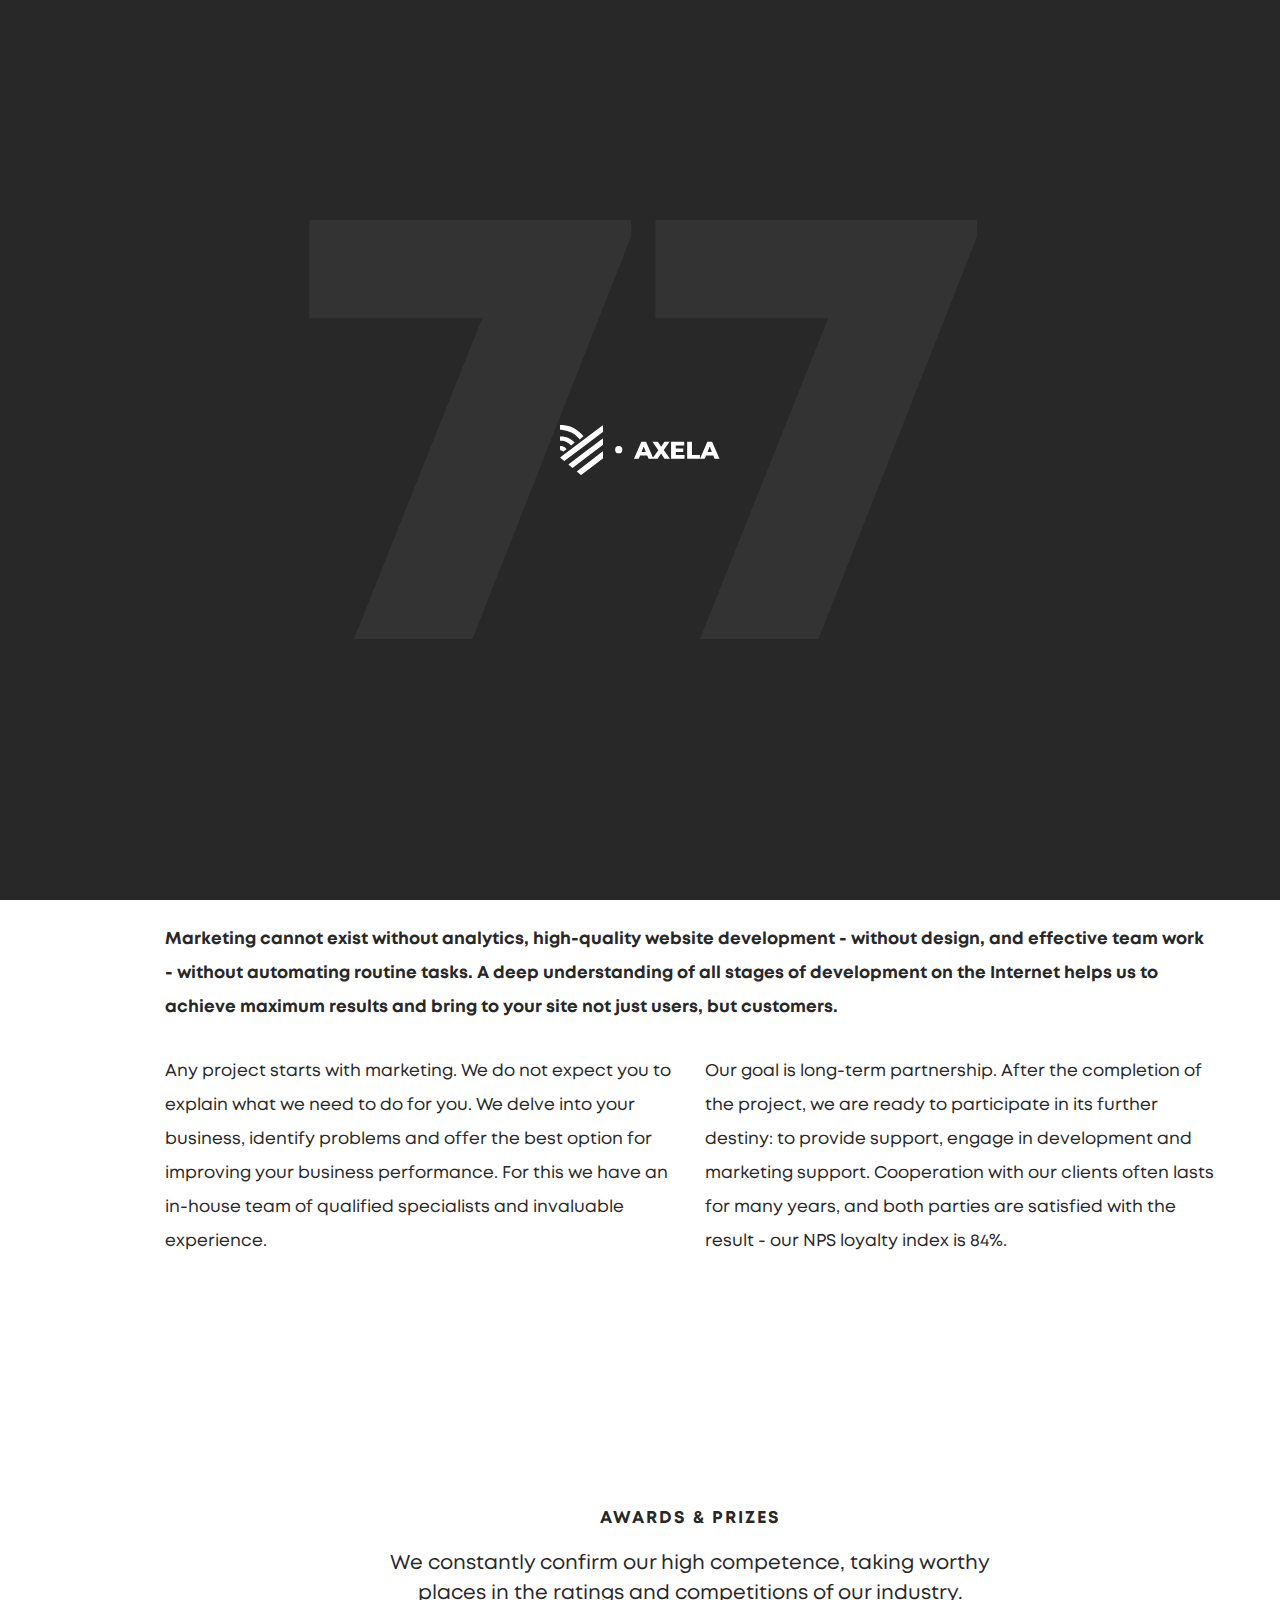
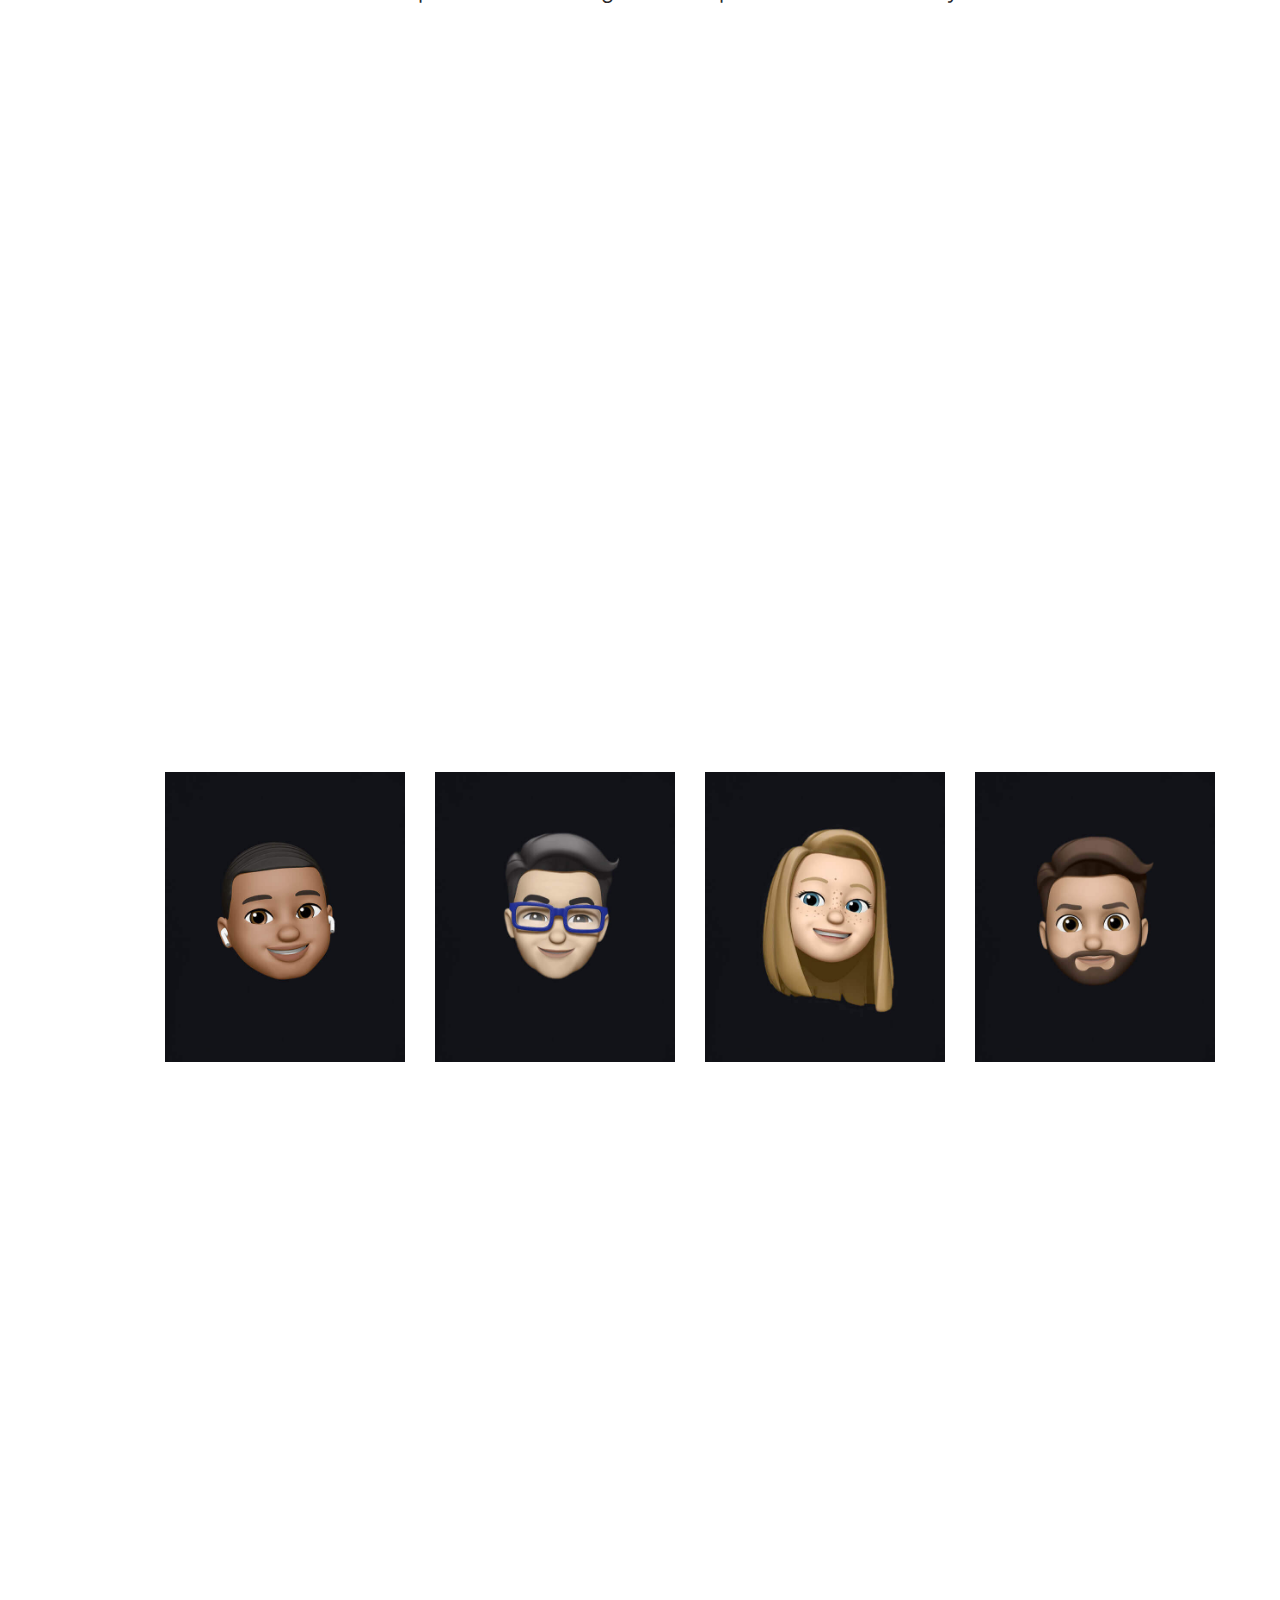
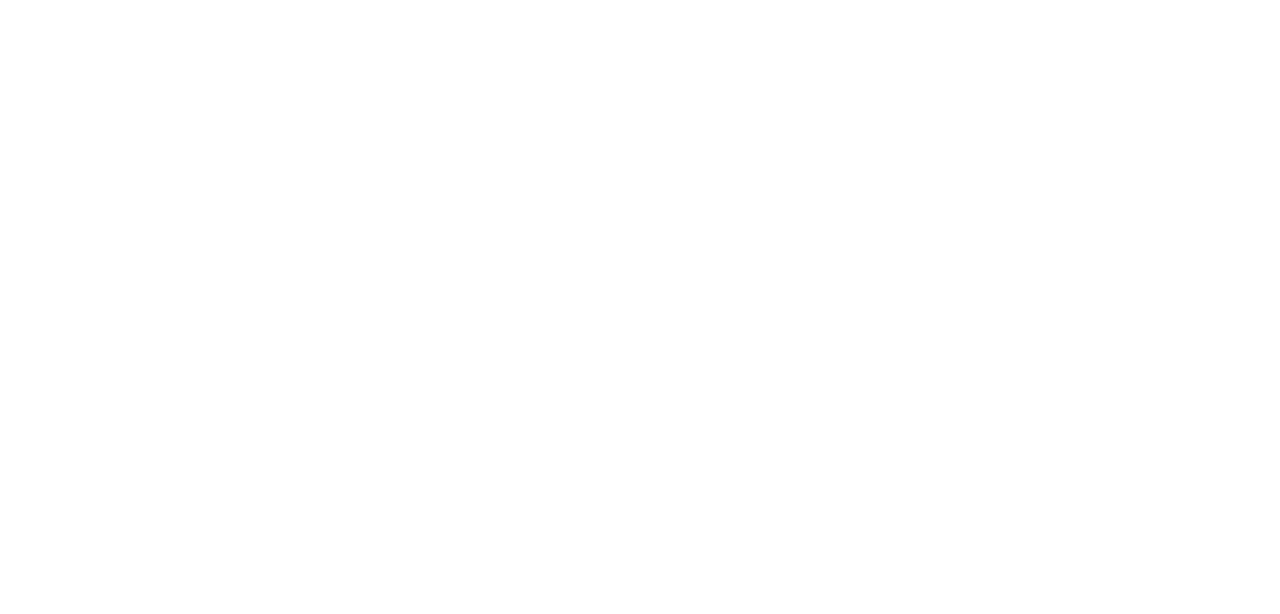
==== commit b4ba7b61: "Add files via upload" ====
--- a/agency.html
+++ b/agency.html
@@ -1,293 +1,235 @@
 <!doctype html>
 <html lang="en">
-<head>
-<meta charset="utf-8">
-<meta name="viewport" content="width=device-width, initial-scale=1, shrink-to-fit=no">
-<meta name="format-detection" content="telephone=no">
-<meta name="theme-color" content="#282828"/>
-<title>Axela | Affiliate Marketing Agency</title>
-<meta name="author" content="Themezinho">
-<meta name="description" content="Axela | Affiliate Marketing Agency">
-<meta name="keywords" content="">
-
-<!-- FAVICON FILES -->
-<link rel="apple-touch-icon" sizes="180x180" href="images/apple-touch-icon.png">
-<link rel="icon" type="image/png" sizes="32x32" href="images/favicon-32x32.png">
-<link rel="icon" type="image/png" sizes="16x16" href="images/favicon-16x16.png">
-<link rel="manifest" href="images/site.webmanifest">
-<link rel="mask-icon" href="images/safari-pinned-tab.svg" color="#5bbad5">
-<meta name="msapplication-TileColor" content="#2d89ef">
-<meta name="theme-color" content="#ffffff">
-
-<!-- CSS FILES -->
-<link rel="stylesheet" href="css/animate.min.css">
-<link rel="stylesheet" href="css/odometer.min.css">
-<link rel="stylesheet" href="css/fancybox.min.css">
-<link rel="stylesheet" href="css/swiper.min.css">
-<link rel="stylesheet" href="css/bootstrap.min.css">
-<link rel="stylesheet" href="css/style.css">
-</head>
-<body>
-	<div class="preloader">
-  <div class="inner">
-  <figure class="logo"><img src="images/logo_white.svg" alt="Image"></figure>
-  	<span class="percentage" id="percentage">0</span>
-  </div>
-  <!-- end inner -->
-<div class="loader-progress" id="loader-progress"> </div>
-	  <!-- end loader-progress -->
-</div>
-<!-- end preloader -->
-<div class="transition-overlay"></div>
-<!-- end transition-overlay -->
-<div class="navigation-menu">
-	<div class="inner">
-	<div class="side-menu">
-      <ul>
-        <li><a href="index.php">Main Page</a></li>
-        <li><a href="contact.php">Contacts</a></li>
-      </ul>
-    </div>
-    <!-- end side-menu -->
-	</div>
-	<!-- end inner -->
-</div>
-<!-- end navigation-menu -->
-<aside class="left-side">
- <div class="logo">
- 	<img src="images/logo_a.svg" alt="Image">
- </div>
-  <ul>
-    
-  </ul>
-  <a href="#top" class="gotop"><img src="images/icon-gotop.svg" alt="Image"></a> 
-</aside>
-<!-- end left-side -->
-<header class="header">
-  <nav class="navbar">
-	  <div class="inner">
-    <div class="logo"> <a href="index.php" class="to-page-link"><img src="images/logo.svg" alt="Image"></a> </div>
-    <!-- end logo -->
-    <div class="phone"><a href="mailto:info@axela.uk"> Email: info@axela.uk</a></div>
-    <!-- end phone -->
-    <div class="main-menu">
-      <ul>
-        <li><a href="agency.php" class="to-page-link">Agency</a></li>
-        <li><a href="contact.php" class="to-page-link">Contacts</a></li>
-      </ul>
-    </div>
-    <!-- end main-menu -->
-    <div class="hamburger-menu" id="hamburger-menu">
-      <div class="burger">
-        <svg id="burger-svg" data-name="Layer 1" xmlns="http://www.w3.org/2000/svg" viewBox="0 0 50 50">
-          <title>Show / Hide Navigation</title>
-          <rect class="burger-svg__base" width="50" height="50"/>
-          <g class="burger-svg__bars">
-            <rect class="burger-svg__bar burger-svg__bar-1" x="14" y="18" width="22" height="2"/>
-            <rect class="burger-svg__bar burger-svg__bar-2" x="14" y="24" width="22" height="2"/>
-            <rect class="burger-svg__bar burger-svg__bar-3" x="14" y="30" width="22" height="2"/>
-          </g>
-        </svg>
-      </div>
-    </div>
-    <!-- end hamburger-menu --> 
-		  </div>
-	  <!-- end inner -->
-  </nav>
-  <!-- end navbar -->
- <div class="page-title">
- 	<div class="container">
-<h2>Axela</h2>
-	<h4>We don't want to follow standards - we want to set them by inspiring others!</h4>
-</div>
-<!-- end container -->
- </div>
- <!-- end page-title -->
-</header>
-<!-- end header -->
-<section class="page-header">
-<div class="video-bg">
-	<video src="videos/video.mp4" loop autoplay muted playsinline></video>
-</div>
-<!-- end video-bg -->
-</section>
-<!-- end page-header -->
-<section class="about-intro">
-	<div class="container">
-	<div class="row">
-		<div class="col-12">
-			<h2>About Axela</h2>
-		<p>Marketing cannot exist without analytics, high-quality website development - without design, and effective team work - without automating routine tasks. A deep understanding of all stages of development on the Internet helps us to achieve maximum results and bring to your site not just users, but customers.</p>
-		</div>
-		<!-- end col-12 -->
-		<div class="col-md-6">
-		
-		<p>
-Any project starts with marketing. We do not expect you to explain what we need to do for you. We delve into your business, identify problems and offer the best option for improving your business performance. For this we have an in-house team of qualified specialists and invaluable experience.</p>
-		</div>
-		<!-- end col-6 -->
-		<div class="col-md-6">
-		<p>
-
-Our goal is long-term partnership. After the completion of the project, we are ready to participate in its further destiny: to provide support, engage in development and marketing support. Cooperation with our clients often lasts for many years, and both parties are satisfied with the result - our NPS loyalty index is 84%.</p>
-		</div>
-		<!-- end col-6 -->
-	</div>
-	<!-- end row -->
-	</div>
-	<!-- end container -->
-</section>
-<!-- end about-intro -->
-
-<!-- end main-services -->
-<section class="our-awards">
-  <div class="container">
-    <div class="titles">
-      <h6>AWARDS & PRIZES</h6>
-      <p>We constantly confirm our high competence, taking worthy places in the ratings and competitions of our industry.</p>
-    </div>
-    <!-- end titles -->
-    <ul>
-      <li class="wow fadeInUp" data-wow-delay="0s">
-        <figure><img src="images/awards01.png" alt="Image"></figure>
-        <h5>CSS Design Award</h5>
-        <small>Site of the day</small></li>
-      <li class="wow fadeInUp" data-wow-delay="0.10s">
-        <figure><img src="images/awards03.png" alt="Image"></figure>
-        <h5>Web Design Award</h5>
-        <small>Selected Web</small></li>
-      <li class="wow fadeInUp" data-wow-delay="0.15s">
-        <figure><img src="images/awards04.png" alt="Image"></figure>
-        <h5>W3 Award</h5>
-        <small>Site of the day</small></li>
-      <li class="wow fadeInUp" data-wow-delay="0.20s">
-        <figure><img src="images/awards05.png" alt="Image"></figure>
-        <h5>CSS Awwwards</h5>
-        <small>Web of week</small></li>
-    </ul>
-  </div>
-  <!-- end container --> 
-</section>
-<!-- end our-awards -->
-<section class="team" data-color="dark">
-  <div class="container">
-   <div class="row">
-   <div class="col-12">
-   		<div class="titles">
-      <h6>TEAM MEMBERS</h6>
-      <p>The Axela team employs over 60 professionals. Here are the key people of our company:</p>
-    </div>
-    <!-- end titles -->
-   </div>
-   <!-- end col-12 -->
-   	<div class="col-lg-3 col-md-6">
-   		<figure>
-   			<img src="images/team01.jpg" alt="Image">
-   			<figcaption>
-   			<h5>Robert Allen</h5>
-   				<span>Chief Executive Officer</span>
-   			</figcaption>
-   		</figure>
-   	</div>
-   	<!-- end col-3 -->
-   	<div class="col-lg-3 col-md-6">
-   		<figure>
-   			<img src="images/team02.jpg" alt="Image">
-   			<figcaption>
-   			<h5>Gilberto Porter</h5>
-   				<span>Chief Marketing Officer</span>
-   			</figcaption>
-   		</figure>
-   	</div>
-   	<!-- end col-3 -->
-   	<div class="col-lg-3 col-md-6">
-   		<figure>
-   			<img src="images/team03.jpg" alt="Image">
-   			<figcaption>
-   			<h5>Barbara Ransom</h5>
-   				<span>Chief Commercial Officer</span>
-   			</figcaption>
-   		</figure>
-   	</div>
-   	<!-- end col-3 -->
-   	<div class="col-lg-3 col-md-6">
-   		<figure>
-   			<img src="images/team04.jpg" alt="Image">
-   			<figcaption>
-   			<h5>Terry Mansfield</h5>
-   				<span>Chief Technology Officer</span>
-   			</figcaption>
-   		</figure>
-   	</div>
-   	<!-- end col-3 -->
-   </div>
-   <!-- end row -->
-  </div>
-  <!-- end container --> 
-</section>
-
-
-<!-- end work-with-us -->
-<footer class="footer">
-  <div class="container">
-    <div class="row">
-      <div class="col-12">
-        <div class="career wow fadeInUp">
-          <h6>CAREER AT AXELA AFFILIATE MARKETING AGENCY</h6>
-          <h2>We are always looking for talented people, so let's work together</h2>
-          <div class="custom-link"><a href="contact.php" class="to-page-link">Apply Now</a> <span></span> <i></i>
-          </div>
-          <!-- end custom-link -->
-          </div>
-        <!-- end career --> 
-      </div>
-      <!-- end col-12 -->
-      <div class="col-lg-5 wow fadeInUp">
-        <figure class="logo"> <img src="images/logo.svg" alt="Image"> </figure>
-      </div>
-      <!-- end col-5 --> <div class="col-lg-4 col-md-6 wow fadeInUp">
-        <h5>Location</h5>
-        <address>
-        85 Great Portland Street,<br>
-        London, England, W1W 7LT
-        </address>
-      </div>
-      <!-- end col-4 -->
-      <div class="col-lg-3 col-md-6 wow fadeInUp">
-        <h5>Say Hello</h5>
-        <a href="mailto:info@axela.uk">info@axela.uk</a>
-        
-      </div>
-      <!-- end col-3 -->
-      <div class="col-12 wow fadeInUp">
-        <div class="sub-footer">
-          <ul>
-            <li><a href="agency.php" class="to-page-link">Agency</a></li>
-            <li><a href="contact.php" class="to-page-link">Contacts</a></li>
-          </ul>
-          <span>© 2022 Axela - All rights Reserved</span> </div>
-        <!-- end sub-footer --> 
-      </div>
-      <!-- end col-12 --> 
-    </div>
-    <!-- end row --> 
-  </div>
-  <!-- end container --> 
-</footer>
-<!-- end footer --> 
-<audio id="hamburger-hover" src="audio/link.mp3" preload="auto"></audio>
-
-<!-- JS FILES --> <script src="js/jquery.min.js"></script> 
-<script src="js/bootstrap.min.js"></script> 
-<script src="js/imagesloaded.pkgd.min.js"></script> 
-<script src="js/isotope.min.js"></script> 
-<script src="js/swiper.min.js"></script> 
-<script src='js/TweenMax.min.js'></script> 
-<script src='js/odometer.min.js'></script> 
-<script src='js/fancybox.min.js'></script> 
-<script src='js/wow.min.js'></script> 
-<script src='js/scripts.js'></script> 
-
-
-</body>
+    <head>
+        <meta charset="utf-8">
+        <meta name="viewport" content="width=device-width, initial-scale=1, shrink-to-fit=no">
+        <meta name="format-detection" content="telephone=no">
+        <meta name="theme-color" content="#282828"/>
+        <title>Axela | Affiliate Marketing Agency</title>
+        <meta name="description" content="Axela | Affiliate Marketing Agency">
+        <link rel="apple-touch-icon" sizes="180x180" href="images/apple-touch-icon.png">
+        <link rel="icon" type="image/png" sizes="32x32" href="images/favicon-32x32.png">
+        <link rel="icon" type="image/png" sizes="16x16" href="images/favicon-16x16.png">
+        <link rel="manifest" href="images/site.webmanifest">
+        <link rel="mask-icon" href="images/safari-pinned-tab.svg" color="#5bbad5">
+        <meta name="msapplication-TileColor" content="#2d89ef">
+        <link rel="stylesheet" href="css/animate.min.css">
+        <link rel="stylesheet" href="css/odometer.min.css">
+        <link rel="stylesheet" href="css/fancybox.min.css">
+        <link rel="stylesheet" href="css/swiper.min.css">
+        <link rel="stylesheet" href="css/bootstrap.min.css">
+        <link rel="stylesheet" href="css/style.css">
+    </head>
+    <body>
+        <div class="preloader">
+            <div class="inner">
+                <figure class="logo"><img src="images/logo_white.svg" alt="Image"></figure>
+                <span class="percentage" id="percentage">0</span>
+            </div>
+            <div class="loader-progress" id="loader-progress"> </div>
+        </div>
+        <div class="transition-overlay"></div>
+        <div class="navigation-menu">
+            <div class="inner">
+                <div class="side-menu">
+                    <ul>
+                        <li><a href="index.html">Main Page</a></li>
+                        <li><a href="contact.html">Contacts</a></li>
+                    </ul>
+                </div>
+            </div>
+        </div>
+        <aside class="left-side">
+            <div class="logo">
+                <img src="images/logo_a.svg" alt="Image">
+            </div>
+            <ul>
+            </ul>
+            <a href="#top" class="gotop"><img src="images/icon-gotop.svg" alt="Image"></a> 
+        </aside>
+        <header class="header">
+            <nav class="navbar">
+                <div class="inner">
+                    <div class="logo"> <a href="index.html" class="to-page-link"><img src="images/logo.svg" alt="Image"></a> </div>
+                    <div class="phone"><a href="mailto:info@axela.uk"> Email: info@axela.uk</a></div>
+                    <div class="main-menu">
+                        <ul>
+                            <li><a href="agency.html" class="to-page-link">Agency</a></li>
+                            <li><a href="contact.html" class="to-page-link">Contacts</a></li>
+                        </ul>
+                    </div>
+                    <div class="hamburger-menu" id="hamburger-menu">
+                        <div class="burger">
+                            <svg id="burger-svg" data-name="Layer 1" xmlns="http://www.w3.org/2000/svg" viewBox="0 0 50 50">
+                                <title>Show / Hide Navigation</title>
+                                <rect class="burger-svg__base" width="50" height="50"/>
+                                <g class="burger-svg__bars">
+                                    <rect class="burger-svg__bar burger-svg__bar-1" x="14" y="18" width="22" height="2"/>
+                                    <rect class="burger-svg__bar burger-svg__bar-2" x="14" y="24" width="22" height="2"/>
+                                    <rect class="burger-svg__bar burger-svg__bar-3" x="14" y="30" width="22" height="2"/>
+                                </g>
+                            </svg>
+                        </div>
+                    </div> 
+                </div>
+            </nav>
+            <div class="page-title">
+                <div class="container">
+                    <h2>Axela</h2>
+                    <h4>We don't want to follow standards - we want to set them by inspiring others!</h4>
+                </div>
+            </div>
+        </header>
+        <section class="page-header">
+            <div class="video-bg">
+                <video src="videos/video.mp4" loop autoplay muted playsinline></video>
+            </div>
+        </section>
+        <section class="about-intro">
+            <div class="container">
+                <div class="row">
+                    <div class="col-12">
+                        <h2>About Axela</h2>
+                        <p>Marketing cannot exist without analytics, high-quality website development - without design, and effective team work - without automating routine tasks. A deep understanding of all stages of development on the Internet helps us to achieve maximum results and bring to your site not just users, but customers.</p>
+                    </div>
+                    <div class="col-md-6">
+                        <p>
+                            Any project starts with marketing. We do not expect you to explain what we need to do for you. We delve into your business, identify problems and offer the best option for improving your business performance. For this we have an in-house team of qualified specialists and invaluable experience.
+                        </p>
+                    </div>
+                    <div class="col-md-6">
+                        <p>
+                            Our goal is long-term partnership. After the completion of the project, we are ready to participate in its further destiny: to provide support, engage in development and marketing support. Cooperation with our clients often lasts for many years, and both parties are satisfied with the result - our NPS loyalty index is 84%.
+                        </p>
+                    </div>
+                </div>
+            </div>
+        </section>
+        <section class="our-awards">
+            <div class="container">
+                <div class="titles">
+                    <h6>AWARDS & PRIZES</h6>
+                    <p>We constantly confirm our high competence, taking worthy places in the ratings and competitions of our industry.</p>
+                </div>
+                <ul>
+                    <li class="wow fadeInUp" data-wow-delay="0s">
+                        <figure><img src="images/awards01.png" alt="Image"></figure>
+                        <h5>CSS Design Award</h5>
+                        <small>Site of the day</small>
+                    </li>
+                    <li class="wow fadeInUp" data-wow-delay="0.10s">
+                        <figure><img src="images/awards03.png" alt="Image"></figure>
+                        <h5>Web Design Award</h5>
+                        <small>Selected Web</small>
+                    </li>
+                    <li class="wow fadeInUp" data-wow-delay="0.15s">
+                        <figure><img src="images/awards04.png" alt="Image"></figure>
+                        <h5>W3 Award</h5>
+                        <small>Site of the day</small>
+                    </li>
+                    <li class="wow fadeInUp" data-wow-delay="0.20s">
+                        <figure><img src="images/awards05.png" alt="Image"></figure>
+                        <h5>CSS Awwwards</h5>
+                        <small>Web of week</small>
+                    </li>
+                </ul>
+            </div>
+        </section>
+        <section class="team" data-color="dark">
+            <div class="container">
+                <div class="row">
+                    <div class="col-12">
+                        <div class="titles">
+                            <h6>TEAM MEMBERS</h6>
+                            <p>The Axela team employs over 60 professionals. Here are the key people of our company:</p>
+                        </div>
+                    </div>
+                    <div class="col-lg-3 col-md-6">
+                        <figure>
+                            <img src="images/team01.jpg" alt="Image">
+                            <figcaption>
+                                <h5>Robert Allen</h5>
+                                <span>Chief Executive Officer</span>
+                            </figcaption>
+                        </figure>
+                    </div>
+                    <div class="col-lg-3 col-md-6">
+                        <figure>
+                            <img src="images/team02.jpg" alt="Image">
+                            <figcaption>
+                                <h5>Gilberto Porter</h5>
+                                <span>Chief Marketing Officer</span>
+                            </figcaption>
+                        </figure>
+                    </div>
+                    <div class="col-lg-3 col-md-6">
+                        <figure>
+                            <img src="images/team03.jpg" alt="Image">
+                            <figcaption>
+                                <h5>Barbara Ransom</h5>
+                                <span>Chief Commercial Officer</span>
+                            </figcaption>
+                        </figure>
+                    </div>
+                    <div class="col-lg-3 col-md-6">
+                        <figure>
+                            <img src="images/team04.jpg" alt="Image">
+                            <figcaption>
+                                <h5>Terry Mansfield</h5>
+                                <span>Chief Technology Officer</span>
+                            </figcaption>
+                        </figure>
+                    </div>
+                </div>
+            </div>
+        </section>
+        <footer class="footer">
+            <div class="container">
+                <div class="row">
+                    <div class="col-12">
+                        <div class="career wow fadeInUp">
+                            <h6>CAREER AT AXELA AFFILIATE MARKETING AGENCY</h6>
+                            <h2>We are always looking for talented people, so let's work together</h2>
+                            <div class="custom-link"><a href="contact.html" class="to-page-link">Apply Now</a> <span></span> <i></i>
+                            </div>
+                        </div>
+                    </div>
+                    <div class="col-lg-5 wow fadeInUp">
+                        <figure class="logo"> <img src="images/logo.svg" alt="Image"> </figure>
+                    </div>
+                    <div class="col-lg-4 col-md-6 wow fadeInUp">
+                        <h5>Location</h5>
+                        <address>
+                            85 Great Portland Street,<br>
+                            London, England, W1W 7LT
+                        </address>
+                    </div>
+                    <div class="col-lg-3 col-md-6 wow fadeInUp">
+                        <h5>Say Hello</h5>
+                        <a href="mailto:info@axela.uk">info@axela.uk</a>
+                    </div>
+                    <div class="col-12 wow fadeInUp">
+                        <div class="sub-footer">
+                            <ul>
+                                <li><a href="agency.html" class="to-page-link">Agency</a></li>
+                                <li><a href="contact.html" class="to-page-link">Contacts</a></li>
+                            </ul>
+                            <span>© 2022 Axela - All rights Reserved</span> 
+                        </div> 
+                    </div> 
+                </div>
+            </div>
+        </footer> 
+        <audio id="hamburger-hover" src="audio/link.mp3" preload="auto"></audio>
+        <script src="js/jquery.min.js"></script> 
+        <script src="js/bootstrap.min.js"></script> 
+        <script src="js/imagesloaded.pkgd.min.js"></script> 
+        <script src="js/isotope.min.js"></script> 
+        <script src="js/swiper.min.js"></script> 
+        <script src='js/TweenMax.min.js'></script> 
+        <script src='js/odometer.min.js'></script> 
+        <script src='js/fancybox.min.js'></script> 
+        <script src='js/wow.min.js'></script> 
+        <script src='js/scripts.js'></script> 
+    </body>
 </html>